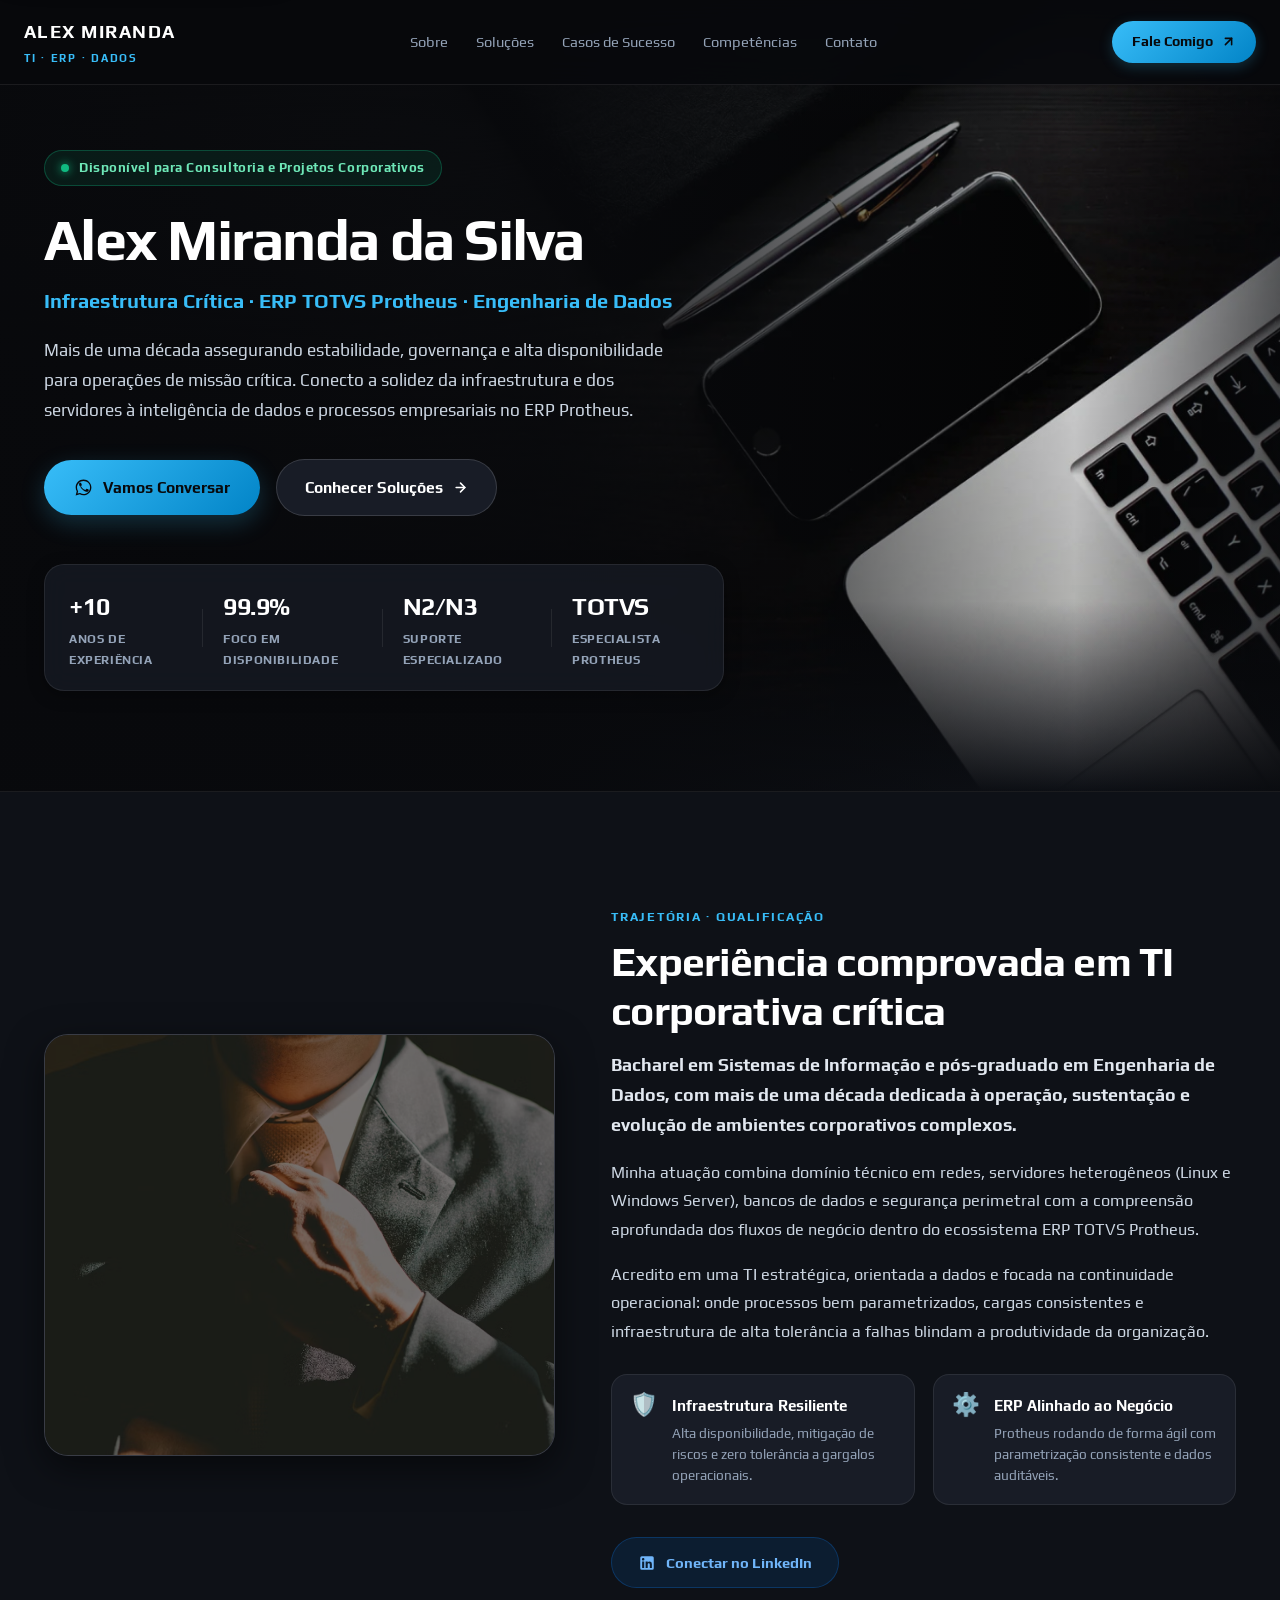
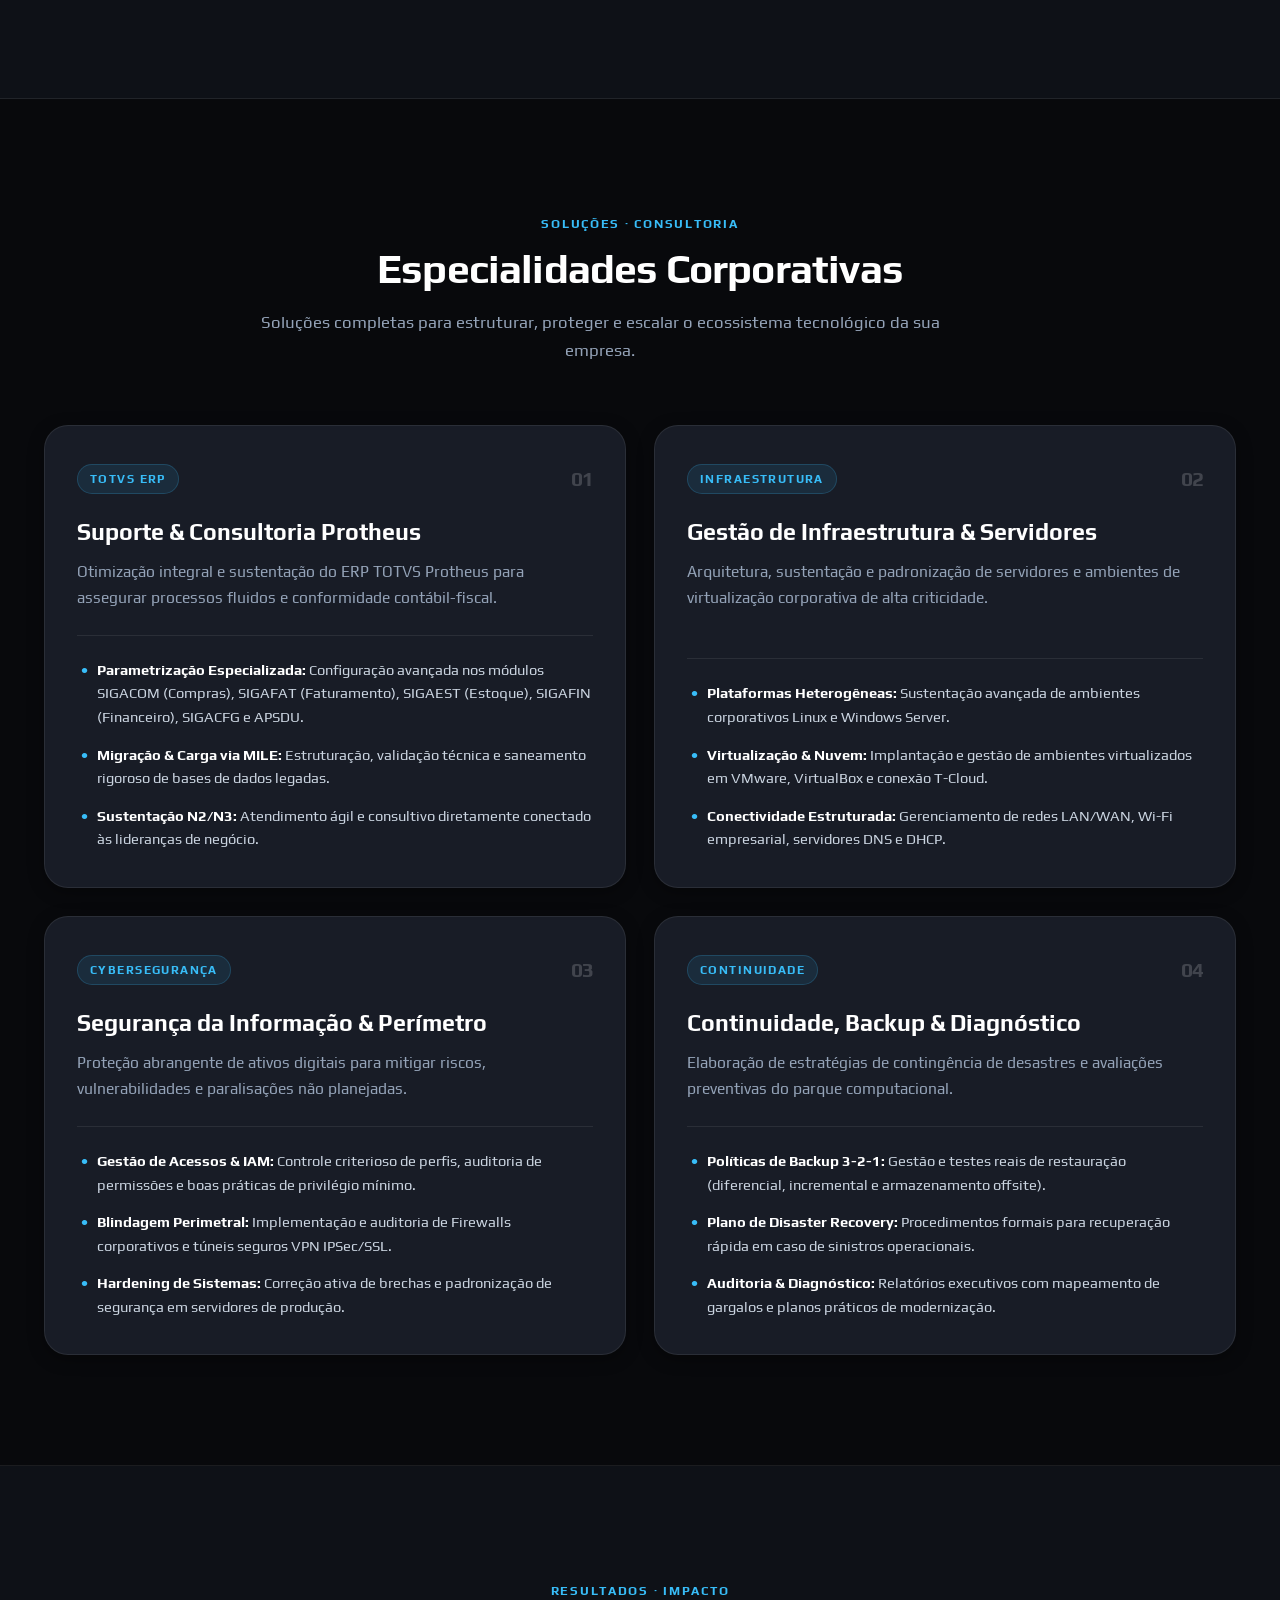
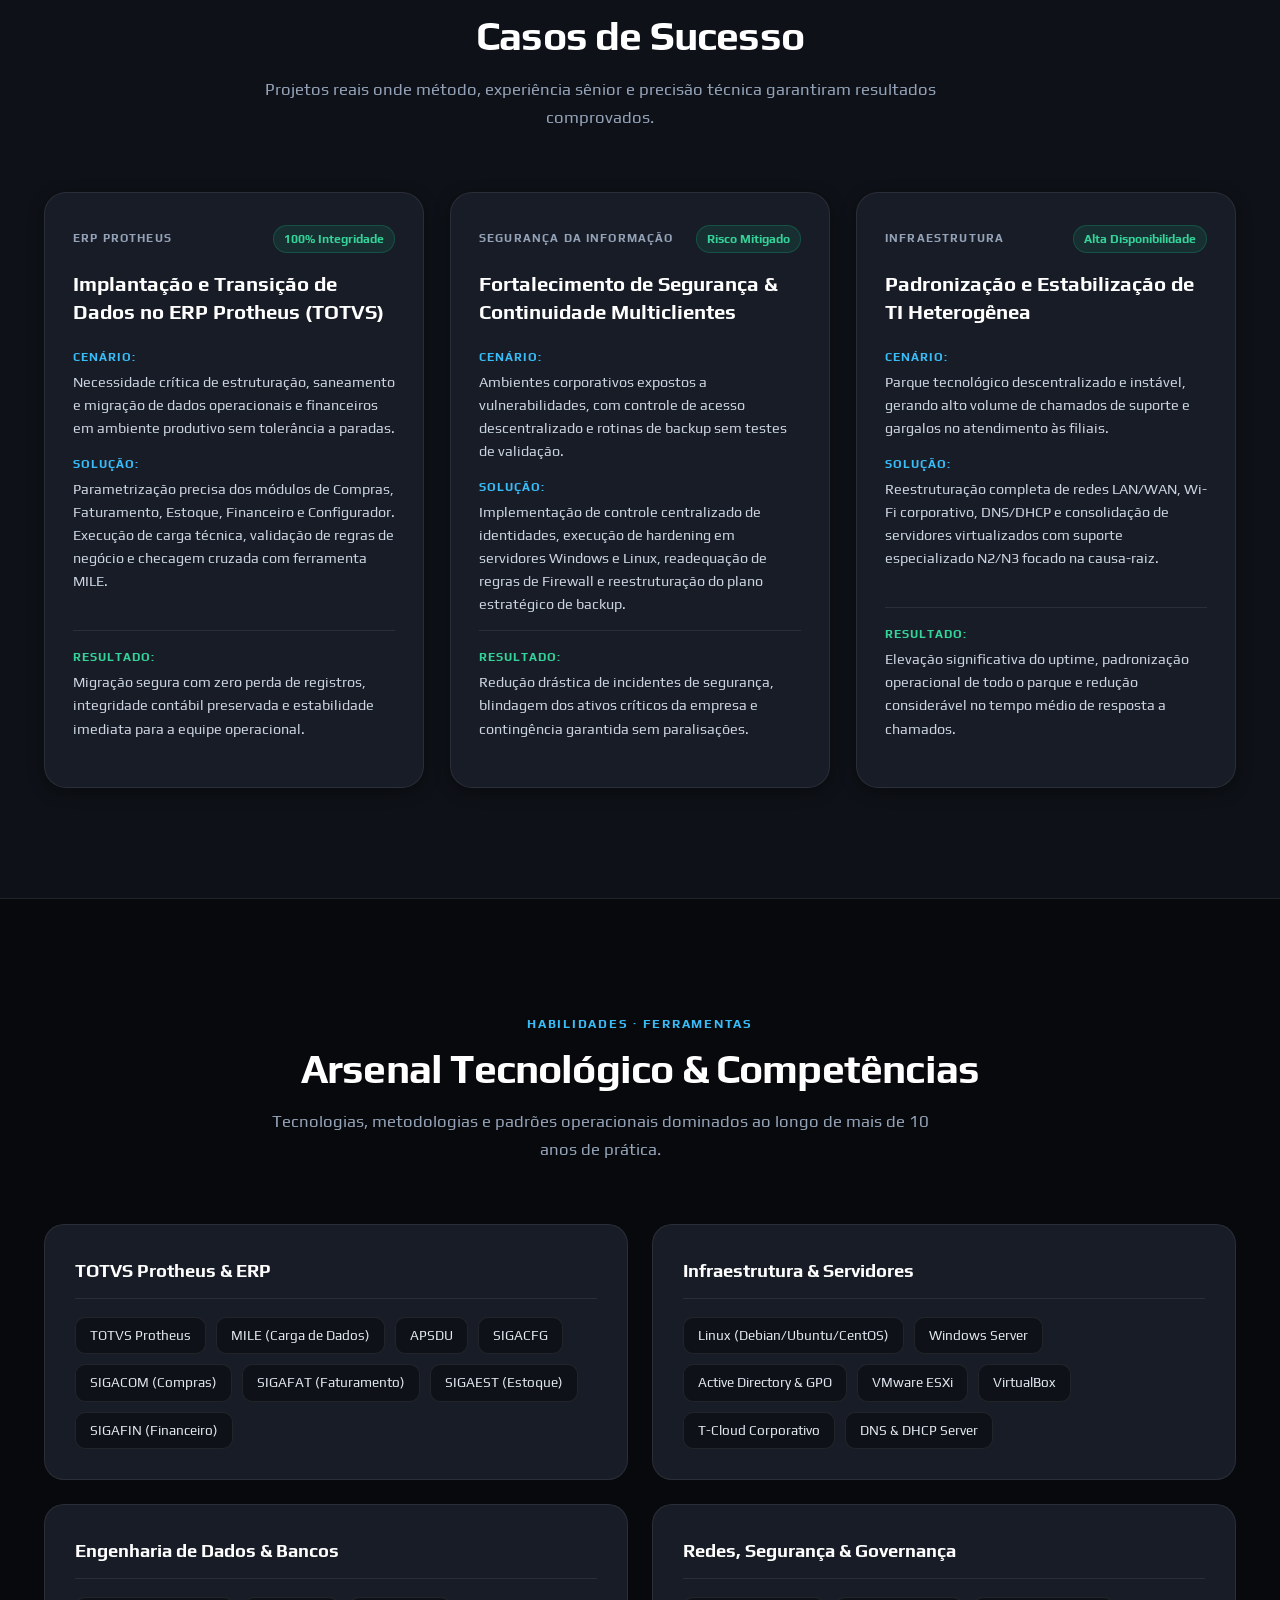
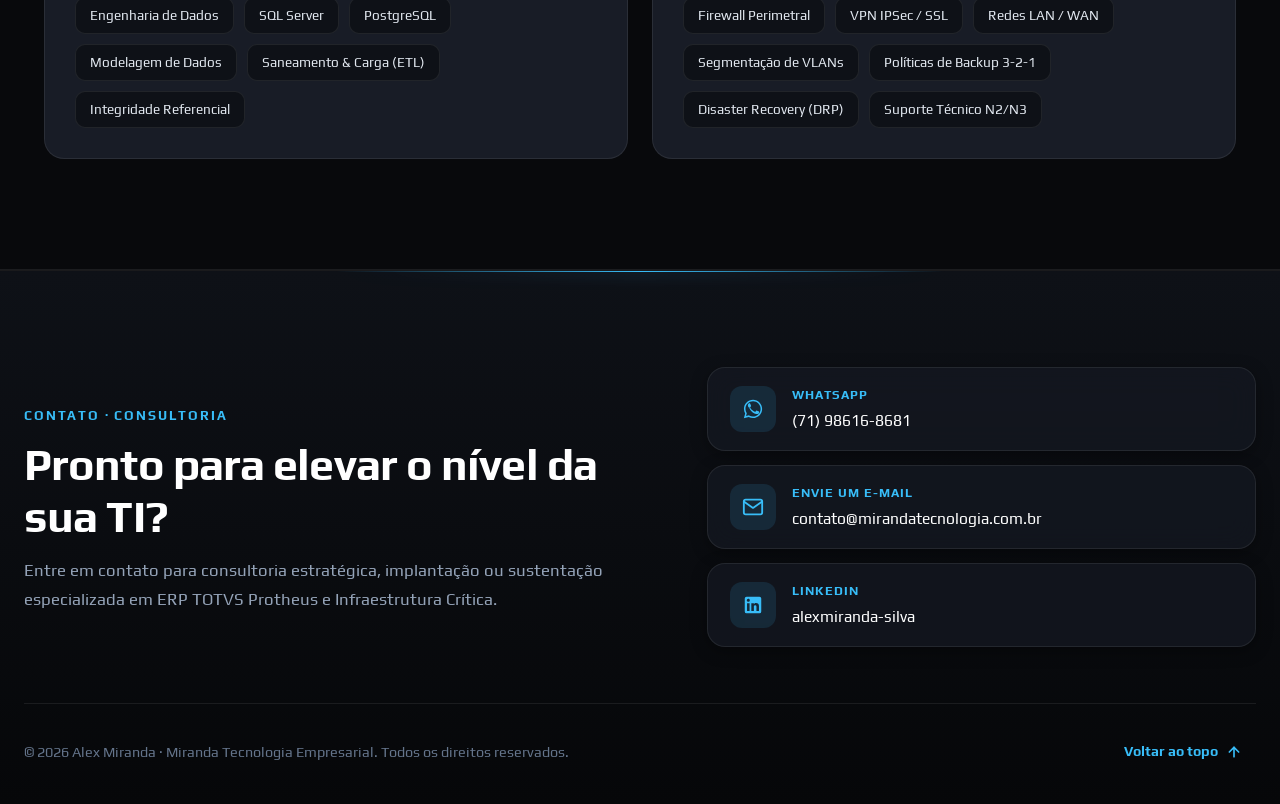
==== index.html @ 004b99f1 "🎨 Palette: Add skip link and keyboard focus visibility Add accessible skip-to-content link and high-" ====
<!DOCTYPE html>
<html lang="pt-br">

<head>
  <meta charset="UTF-8">
  <meta name="viewport" content="width=device-width, initial-scale=1.0">
  <meta name="description" content="Alex Miranda | Consultoria Especializada em TI, Infraestrutura Crítica, ERP TOTVS Protheus e Engenharia de Dados.">
  <title>Alex Miranda | Consultoria em TI & ERP Protheus</title>

  <!-- Tipografia Oficial (Play) -->
  <link rel="preconnect" href="https://fonts.googleapis.com">
  <link rel="preconnect" href="https://fonts.gstatic.com" crossorigin>
  <link rel="stylesheet" href="https://fonts.googleapis.com/css2?family=Play:wght@400;700&display=swap">

  <!-- Folha de Estilos Principal -->
  <link rel="stylesheet" href="static/css/style.css">
</head>

<body>

  <!-- ♿ Link de Acessibilidade / Pular para o Conteúdo -->
  <a href="#conteudo-principal" class="skip-link">Pular para o conteúdo principal</a>

  <!-- 🧭 Barra de Navegação Executiva Fixa -->
  <header class="header-nav" id="topo">
    <div class="nav-container">
      <a href="#topo" class="nav-brand">
        <span class="brand-name">ALEX MIRANDA</span>
        <span class="brand-badge">TI &middot; ERP &middot; DADOS</span>
      </a>

      <nav class="nav-menu">
        <a href="#sobre" class="nav-link">Sobre</a>
        <a href="#servicos" class="nav-link">Soluções</a>
        <a href="#casos" class="nav-link">Casos de Sucesso</a>
        <a href="#competencias" class="nav-link">Competências</a>
        <a href="#contato" class="nav-link">Contato</a>
      </nav>

      <a href="https://wa.me/5571986168681" target="_blank" rel="noopener noreferrer" class="nav-cta">
        <span>Fale Comigo</span>
        <svg width="15" height="15" viewBox="0 0 24 24" fill="none" stroke="currentColor" stroke-width="2.5" stroke-linecap="round" stroke-linejoin="round" aria-hidden="true">
          <line x1="7" y1="17" x2="17" y2="7"></line>
          <polyline points="7 7 17 7 17 17"></polyline>
        </svg>
      </a>
    </div>
  </header>

  <main id="conteudo-principal" tabindex="-1">
    <!-- ⚡ Hero Section / Banner de Fundo de Alto Impacto -->
    <section id="apresentacao" class="hero-section">
      <div class="hero-container">
        <!-- Conteúdo do Banner -->
        <article class="hero-content">
          <div class="status-badge">
            <span class="status-dot"></span>
            <span>Disponível para Consultoria e Projetos Corporativos</span>
          </div>

          <h1 class="hero-title">Alex Miranda da Silva</h1>
          <p class="hero-role">Infraestrutura Crítica &middot; ERP TOTVS Protheus &middot; Engenharia de Dados</p>

          <p class="hero-description">
            Mais de uma década assegurando estabilidade, governança e alta disponibilidade para operações de missão crítica.
            Conecto a solidez da infraestrutura e dos servidores à inteligência de dados e processos empresariais no ERP Protheus.
          </p>

          <!-- Ações Principais -->
          <div class="hero-actions">
            <a href="https://wa.me/5571986168681" target="_blank" rel="noopener noreferrer" class="btn-primary">
              <svg width="19" height="19" viewBox="0 0 24 24" fill="currentColor" aria-hidden="true">
                <path d="M12.04 2C6.58 2 2.13 6.45 2.13 11.91C2.13 13.66 2.59 15.36 3.45 16.86L2.05 22L7.3 20.62C8.75 21.41 10.38 21.83 12.04 21.83C17.5 21.83 21.95 17.38 21.95 11.92C21.95 9.27 20.92 6.78 19.05 4.91C17.18 3.03 14.69 2 12.04 2M12.05 3.67C14.25 3.67 16.31 4.53 17.87 6.09C19.42 7.65 20.28 9.72 20.28 11.92C20.28 16.46 16.58 20.15 12.04 20.15C10.56 20.15 9.11 19.76 7.85 19L7.55 18.83L4.43 19.65L5.26 16.61L5.06 16.29C4.24 15 3.8 13.47 3.8 11.91C3.81 7.37 7.5 3.67 12.05 3.67M9.53 7.35C9.33 7.35 9.04 7.42 8.79 7.69C8.54 7.96 7.85 8.61 7.85 9.94C7.85 11.27 8.82 12.56 8.96 12.75C9.1 12.94 10.84 15.63 13.53 16.79C15.77 17.76 16.22 17.56 16.71 17.52C17.2 17.47 18.29 16.87 18.52 16.23C18.75 15.58 18.75 15.03 18.68 14.92C18.61 14.8 18.42 14.73 18.13 14.59C17.84 14.44 16.43 13.75 16.17 13.65C15.91 13.56 15.72 13.51 15.53 13.8C15.34 14.1 14.79 14.73 14.62 14.92C14.46 15.12 14.29 15.14 14 15C13.72 14.86 12.5 14.46 11.08 13.19C9.97 12.2 9.22 10.98 9 10.61C8.79 10.24 8.98 10.04 9.13 9.89C9.26 9.76 9.42 9.54 9.57 9.37C9.71 9.2 9.76 9.08 9.86 8.88C9.96 8.68 9.91 8.51 9.84 8.37C9.76 8.22 9.22 6.84 8.98 6.31C8.75 5.8 8.52 5.87 8.35 5.86L7.81 5.86C7.57 5.86 7.37 5.95 7.18 6.14C6.98 6.34 6.4 6.89 6.4 8.04C6.4 9.19 7.23 10.3 7.35 10.46"/>
              </svg>
              <span>Vamos Conversar</span>
            </a>
            <a href="#servicos" class="btn-secondary">
              <span>Conhecer Soluções</span>
              <svg width="15" height="15" viewBox="0 0 24 24" fill="none" stroke="currentColor" stroke-width="2.5" stroke-linecap="round" stroke-linejoin="round" aria-hidden="true">
                <line x1="5" y1="12" x2="19" y2="12"></line>
                <polyline points="12 5 19 12 12 19"></polyline>
              </svg>
            </a>
          </div>

          <!-- Grade de Indicadores de Maturidade -->
          <div class="hero-stats">
            <div class="stat-item">
              <span class="stat-number">+10</span>
              <span class="stat-label">Anos de Experiência</span>
            </div>
            <div class="stat-divider"></div>
            <div class="stat-item">
              <span class="stat-number">99.9%</span>
              <span class="stat-label">Foco em Disponibilidade</span>
            </div>
            <div class="stat-divider"></div>
            <div class="stat-item">
              <span class="stat-number">N2/N3</span>
              <span class="stat-label">Suporte Especializado</span>
            </div>
            <div class="stat-divider"></div>
            <div class="stat-item">
              <span class="stat-number">TOTVS</span>
              <span class="stat-label">Especialista Protheus</span>
            </div>
          </div>
        </article>
      </div>
    </section>

    <!-- 👤 Seção Sobre / Trajetória Executiva -->
    <section id="sobre" class="section-sobre">
      <div class="section-container">
        <div class="sobre-grid">
          <div class="sobre-media">
            <div class="image-frame">
              <img class="qualificacao-img" src="static/img/qualificacao.png" alt="Qualificação Profissional de Alex Miranda">
            </div>
          </div>

          <article class="sobre-texto">
            <div class="section-badge">TRAJETÓRIA &middot; QUALIFICAÇÃO</div>
            <h2 class="section-title">Experiência comprovada em TI corporativa crítica</h2>

            <p class="paragraph-lead">
              Bacharel em Sistemas de Informação e pós-graduado em Engenharia de Dados, com mais de uma década dedicada
              à operação, sustentação e evolução de ambientes corporativos complexos.
            </p>

            <p class="paragraph-body">
              Minha atuação combina domínio técnico em redes, servidores heterogêneos (Linux e Windows Server), bancos de dados e
              segurança perimetral com a compreensão aprofundada dos fluxos de negócio dentro do ecossistema ERP TOTVS Protheus.
            </p>

            <p class="paragraph-body">
              Acredito em uma TI estratégica, orientada a dados e focada na continuidade operacional: onde processos bem parametrizados,
              cargas consistentes e infraestrutura de alta tolerância a falhas blindam a produtividade da organização.
            </p>

            <div class="sobre-pillars">
              <div class="pillar-card">
                <span class="pillar-icon">🛡️</span>
                <div class="pillar-info">
                  <h4>Infraestrutura Resiliente</h4>
                  <p>Alta disponibilidade, mitigação de riscos e zero tolerância a gargalos operacionais.</p>
                </div>
              </div>
              <div class="pillar-card">
                <span class="pillar-icon">⚙️</span>
                <div class="pillar-info">
                  <h4>ERP Alinhado ao Negócio</h4>
                  <p>Protheus rodando de forma ágil com parametrização consistente e dados auditáveis.</p>
                </div>
              </div>
            </div>

            <div class="sobre-cta-row">
              <a class="btn-linkedin" href="https://www.linkedin.com/in/alexmiranda-silva/" target="_blank" rel="noopener noreferrer">
                <svg width="18" height="18" viewBox="0 0 24 24" fill="currentColor" aria-hidden="true">
                  <path d="M19 3a2 2 0 0 1 2 2v14a2 2 0 0 1-2 2H5a2 2 0 0 1-2-2V5a2 2 0 0 1 2-2h14m-.5 15.5v-5.3a3.26 3.26 0 0 0-3.26-3.26c-.85 0-1.84.52-2.28 1.3v-1.11h-2.79v8.37h2.79v-4.93c0-.77.62-1.4 1.39-1.4a1.4 1.4 0 0 1 1.4 1.4v4.93h2.75M6.88 8.56a1.68 1.68 0 0 0 1.68-1.68c0-.93-.75-1.69-1.68-1.69a1.69 1.69 0 0 0-1.69 1.69c0 .93.76 1.68 1.69 1.68m1.39 9.94v-8.37H5.5v8.37h2.77z"/>
                </svg>
                <span>Conectar no LinkedIn</span>
              </a>
            </div>
          </article>
        </div>
      </div>
    </section>

    <!-- ⚙️ Seção Soluções Corporativas -->
    <section id="servicos" class="section-services">
      <div class="section-container">
        <header class="section-header-center">
          <div class="section-badge">SOLUÇÕES &middot; CONSULTORIA</div>
          <h2 class="section-title">Especialidades Corporativas</h2>
          <p class="section-subtitle">
            Soluções completas para estruturar, proteger e escalar o ecossistema tecnológico da sua empresa.
          </p>
        </header>

        <div class="services-grid">
          <!-- Card 1: TOTVS Protheus -->
          <article class="service-card">
            <div class="service-card-top">
              <span class="service-tag">TOTVS ERP</span>
              <span class="service-number">01</span>
            </div>
            <h3>Suporte &amp; Consultoria Protheus</h3>
            <p class="service-desc">
              Otimização integral e sustentação do ERP TOTVS Protheus para assegurar processos fluidos e conformidade contábil-fiscal.
            </p>
            <ul class="service-list">
              <li><strong>Parametrização Especializada:</strong> Configuração avançada nos módulos SIGACOM (Compras), SIGAFAT (Faturamento), SIGAEST (Estoque), SIGAFIN (Financeiro), SIGACFG e APSDU.</li>
              <li><strong>Migração &amp; Carga via MILE:</strong> Estruturação, validação técnica e saneamento rigoroso de bases de dados legadas.</li>
              <li><strong>Sustentação N2/N3:</strong> Atendimento ágil e consultivo diretamente conectado às lideranças de negócio.</li>
            </ul>
          </article>

          <!-- Card 2: Infraestrutura -->
          <article class="service-card">
            <div class="service-card-top">
              <span class="service-tag">INFRAESTRUTURA</span>
              <span class="service-number">02</span>
            </div>
            <h3>Gestão de Infraestrutura &amp; Servidores</h3>
            <p class="service-desc">
              Arquitetura, sustentação e padronização de servidores e ambientes de virtualização corporativa de alta criticidade.
            </p>
            <ul class="service-list">
              <li><strong>Plataformas Heterogêneas:</strong> Sustentação avançada de ambientes corporativos Linux e Windows Server.</li>
              <li><strong>Virtualização &amp; Nuvem:</strong> Implantação e gestão de ambientes virtualizados em VMware, VirtualBox e conexão T-Cloud.</li>
              <li><strong>Conectividade Estruturada:</strong> Gerenciamento de redes LAN/WAN, Wi-Fi empresarial, servidores DNS e DHCP.</li>
            </ul>
          </article>

          <!-- Card 3: Segurança -->
          <article class="service-card">
            <div class="service-card-top">
              <span class="service-tag">CYBERSEGURANÇA</span>
              <span class="service-number">03</span>
            </div>
            <h3>Segurança da Informação &amp; Perímetro</h3>
            <p class="service-desc">
              Proteção abrangente de ativos digitais para mitigar riscos, vulnerabilidades e paralisações não planejadas.
            </p>
            <ul class="service-list">
              <li><strong>Gestão de Acessos &amp; IAM:</strong> Controle criterioso de perfis, auditoria de permissões e boas práticas de privilégio mínimo.</li>
              <li><strong>Blindagem Perimetral:</strong> Implementação e auditoria de Firewalls corporativos e túneis seguros VPN IPSec/SSL.</li>
              <li><strong>Hardening de Sistemas:</strong> Correção ativa de brechas e padronização de segurança em servidores de produção.</li>
            </ul>
          </article>

          <!-- Card 4: Diagnóstico e Continuidade -->
          <article class="service-card">
            <div class="service-card-top">
              <span class="service-tag">CONTINUIDADE</span>
              <span class="service-number">04</span>
            </div>
            <h3>Continuidade, Backup &amp; Diagnóstico</h3>
            <p class="service-desc">
              Elaboração de estratégias de contingência de desastres e avaliações preventivas do parque computacional.
            </p>
            <ul class="service-list">
              <li><strong>Políticas de Backup 3-2-1:</strong> Gestão e testes reais de restauração (diferencial, incremental e armazenamento offsite).</li>
              <li><strong>Plano de Disaster Recovery:</strong> Procedimentos formais para recuperação rápida em caso de sinistros operacionais.</li>
              <li><strong>Auditoria &amp; Diagnóstico:</strong> Relatórios executivos com mapeamento de gargalos e planos práticos de modernização.</li>
            </ul>
          </article>
        </div>
      </div>
    </section>

    <!-- 📈 Seção Casos de Sucesso -->
    <section id="casos" class="section-cases">
      <div class="section-container">
        <header class="section-header-center">
          <div class="section-badge">RESULTADOS &middot; IMPACTO</div>
          <h2 class="section-title">Casos de Sucesso</h2>
          <p class="section-subtitle">
            Projetos reais onde método, experiência sênior e precisão técnica garantiram resultados comprovados.
          </p>
        </header>

        <div class="cases-grid">
          <!-- Caso 1 -->
          <article class="case-card">
            <div class="case-header">
              <span class="case-badge">ERP PROTHEUS</span>
              <span class="case-metric">100% Integridade</span>
            </div>
            <h3>Implantação e Transição de Dados no ERP Protheus (TOTVS)</h3>
            
            <div class="case-block">
              <span class="case-label">Cenário:</span>
              <p>Necessidade crítica de estruturação, saneamento e migração de dados operacionais e financeiros em ambiente produtivo sem tolerância a paradas.</p>
            </div>

            <div class="case-block">
              <span class="case-label">Solução:</span>
              <p>Parametrização precisa dos módulos de Compras, Faturamento, Estoque, Financeiro e Configurador. Execução de carga técnica, validação de regras de negócio e checagem cruzada com ferramenta MILE.</p>
            </div>

            <div class="case-block case-result">
              <span class="case-label">Resultado:</span>
              <p>Migração segura com zero perda de registros, integridade contábil preservada e estabilidade imediata para a equipe operacional.</p>
            </div>
          </article>

          <!-- Caso 2 -->
          <article class="case-card">
            <div class="case-header">
              <span class="case-badge">SEGURANÇA DA INFORMAÇÃO</span>
              <span class="case-metric">Risco Mitigado</span>
            </div>
            <h3>Fortalecimento de Segurança &amp; Continuidade Multiclientes</h3>
            
            <div class="case-block">
              <span class="case-label">Cenário:</span>
              <p>Ambientes corporativos expostos a vulnerabilidades, com controle de acesso descentralizado e rotinas de backup sem testes de validação.</p>
            </div>

            <div class="case-block">
              <span class="case-label">Solução:</span>
              <p>Implementação de controle centralizado de identidades, execução de hardening em servidores Windows e Linux, readequação de regras de Firewall e reestruturação do plano estratégico de backup.</p>
            </div>

            <div class="case-block case-result">
              <span class="case-label">Resultado:</span>
              <p>Redução drástica de incidentes de segurança, blindagem dos ativos críticos da empresa e contingência garantida sem paralisações.</p>
            </div>
          </article>

          <!-- Caso 3 -->
          <article class="case-card">
            <div class="case-header">
              <span class="case-badge">INFRAESTRUTURA</span>
              <span class="case-metric">Alta Disponibilidade</span>
            </div>
            <h3>Padronização e Estabilização de TI Heterogênea</h3>
            
            <div class="case-block">
              <span class="case-label">Cenário:</span>
              <p>Parque tecnológico descentralizado e instável, gerando alto volume de chamados de suporte e gargalos no atendimento às filiais.</p>
            </div>

            <div class="case-block">
              <span class="case-label">Solução:</span>
              <p>Reestruturação completa de redes LAN/WAN, Wi-Fi corporativo, DNS/DHCP e consolidação de servidores virtualizados com suporte especializado N2/N3 focado na causa-raiz.</p>
            </div>

            <div class="case-block case-result">
              <span class="case-label">Resultado:</span>
              <p>Elevação significativa do uptime, padronização operacional de todo o parque e redução considerável no tempo médio de resposta a chamados.</p>
            </div>
          </article>
        </div>
      </div>
    </section>

    <!-- 🛠️ Seção Arsenal Tecnológico & Competências -->
    <section id="competencias" class="section-skills">
      <div class="section-container">
        <header class="section-header-center">
          <div class="section-badge">HABILIDADES &middot; FERRAMENTAS</div>
          <h2 class="section-title">Arsenal Tecnológico &amp; Competências</h2>
          <p class="section-subtitle">
            Tecnologias, metodologias e padrões operacionais dominados ao longo de mais de 10 anos de prática.
          </p>
        </header>

        <div class="skills-grid">
          <!-- Bloco ERP -->
          <div class="skill-category">
            <h4>TOTVS Protheus &amp; ERP</h4>
            <div class="tags-container">
              <span class="tech-tag">TOTVS Protheus</span>
              <span class="tech-tag">MILE (Carga de Dados)</span>
              <span class="tech-tag">APSDU</span>
              <span class="tech-tag">SIGACFG</span>
              <span class="tech-tag">SIGACOM (Compras)</span>
              <span class="tech-tag">SIGAFAT (Faturamento)</span>
              <span class="tech-tag">SIGAEST (Estoque)</span>
              <span class="tech-tag">SIGAFIN (Financeiro)</span>
            </div>
          </div>

          <!-- Bloco Infraestrutura & Servidores -->
          <div class="skill-category">
            <h4>Infraestrutura &amp; Servidores</h4>
            <div class="tags-container">
              <span class="tech-tag">Linux (Debian/Ubuntu/CentOS)</span>
              <span class="tech-tag">Windows Server</span>
              <span class="tech-tag">Active Directory &amp; GPO</span>
              <span class="tech-tag">VMware ESXi</span>
              <span class="tech-tag">VirtualBox</span>
              <span class="tech-tag">T-Cloud Corporativo</span>
              <span class="tech-tag">DNS &amp; DHCP Server</span>
            </div>
          </div>

          <!-- Bloco Dados & Engenharia -->
          <div class="skill-category">
            <h4>Engenharia de Dados &amp; Bancos</h4>
            <div class="tags-container">
              <span class="tech-tag">Engenharia de Dados</span>
              <span class="tech-tag">SQL Server</span>
              <span class="tech-tag">PostgreSQL</span>
              <span class="tech-tag">Modelagem de Dados</span>
              <span class="tech-tag">Saneamento &amp; Carga (ETL)</span>
              <span class="tech-tag">Integridade Referencial</span>
            </div>
          </div>

          <!-- Bloco Segurança & Redes -->
          <div class="skill-category">
            <h4>Redes, Segurança &amp; Governança</h4>
            <div class="tags-container">
              <span class="tech-tag">Firewall Perimetral</span>
              <span class="tech-tag">VPN IPSec / SSL</span>
              <span class="tech-tag">Redes LAN / WAN</span>
              <span class="tech-tag">Segmentação de VLANs</span>
              <span class="tech-tag">Políticas de Backup 3-2-1</span>
              <span class="tech-tag">Disaster Recovery (DRP)</span>
              <span class="tech-tag">Suporte Técnico N2/N3</span>
            </div>
          </div>
        </div>
      </div>
    </section>
  </main>

  <!-- 🦶 Rodapé Executivo / Contato -->
  <footer class="site-footer" id="contato">
    <div class="footer-content">
      <div class="footer-copy">
        <p class="footer-eyebrow">CONTATO &middot; CONSULTORIA</p>
        <h2>Pronto para elevar o nível da sua TI?</h2>
        <p>
          Entre em contato para consultoria estratégica, implantação ou sustentação especializada em ERP TOTVS Protheus e Infraestrutura Crítica.
        </p>
      </div>

      <div class="footer-actions">
        <!-- WhatsApp -->
        <a class="footer-card footer-card-whatsapp" href="https://wa.me/5571986168681" target="_blank" rel="noopener noreferrer">
          <span class="footer-card-icon" aria-hidden="true">
            <svg width="22" height="22" viewBox="0 0 24 24" fill="currentColor">
              <path d="M12.04 2C6.58 2 2.13 6.45 2.13 11.91C2.13 13.66 2.59 15.36 3.45 16.86L2.05 22L7.3 20.62C8.75 21.41 10.38 21.83 12.04 21.83C17.5 21.83 21.95 17.38 21.95 11.92C21.95 9.27 20.92 6.78 19.05 4.91C17.18 3.03 14.69 2 12.04 2M12.05 3.67C14.25 3.67 16.31 4.53 17.87 6.09C19.42 7.65 20.28 9.72 20.28 11.92C20.28 16.46 16.58 20.15 12.04 20.15C10.56 20.15 9.11 19.76 7.85 19L7.55 18.83L4.43 19.65L5.26 16.61L5.06 16.29C4.24 15 3.8 13.47 3.8 11.91C3.81 7.37 7.5 3.67 12.05 3.67M9.53 7.35C9.33 7.35 9.04 7.42 8.79 7.69C8.54 7.96 7.85 8.61 7.85 9.94C7.85 11.27 8.82 12.56 8.96 12.75C9.1 12.94 10.84 15.63 13.53 16.79C15.77 17.76 16.22 17.56 16.71 17.52C17.2 17.47 18.29 16.87 18.52 16.23C18.75 15.58 18.75 15.03 18.68 14.92C18.61 14.8 18.42 14.73 18.13 14.59C17.84 14.44 16.43 13.75 16.17 13.65C15.91 13.56 15.72 13.51 15.53 13.8C15.34 14.1 14.79 14.73 14.62 14.92C14.46 15.12 14.29 15.14 14 15C13.72 14.86 12.5 14.46 11.08 13.19C9.97 12.2 9.22 10.98 9 10.61C8.79 10.24 8.98 10.04 9.13 9.89C9.26 9.76 9.42 9.54 9.57 9.37C9.71 9.2 9.76 9.08 9.86 8.88C9.96 8.68 9.91 8.51 9.84 8.37C9.76 8.22 9.22 6.84 8.98 6.31C8.75 5.8 8.52 5.87 8.35 5.86L7.81 5.86C7.57 5.86 7.37 5.95 7.18 6.14C6.98 6.34 6.4 6.89 6.4 8.04C6.4 9.19 7.23 10.3 7.35 10.46"/>
            </svg>
          </span>
          <div class="footer-card-info">
            <span class="footer-card-label">WhatsApp</span>
            <span class="footer-card-value">(71) 98616-8681</span>
          </div>
        </a>

        <!-- Email -->
        <a class="footer-card footer-card-email footer-email" href="mailto:contato@mirandatecnologia.com.br">
          <span class="footer-card-icon" aria-hidden="true">
            <svg width="22" height="22" viewBox="0 0 24 24" fill="none" stroke="currentColor" stroke-width="2" stroke-linecap="round" stroke-linejoin="round">
              <path d="M4 4h16c1.1 0 2 .9 2 2v12c0 1.1-.9 2-2 2H4c-1.1 0-2-.9-2-2V6c0-1.1.9-2 2-2z"/>
              <polyline points="22,6 12,13 2,6"/>
            </svg>
          </span>
          <div class="footer-card-info">
            <span class="footer-card-label footer-email-label">Envie um e-mail</span>
            <span class="footer-card-value footer-email-address">contato@mirandatecnologia.com.br</span>
          </div>
        </a>

        <!-- LinkedIn -->
        <a class="footer-card footer-card-linkedin" href="https://www.linkedin.com/in/alexmiranda-silva/" target="_blank" rel="noopener noreferrer">
          <span class="footer-card-icon" aria-hidden="true">
            <svg width="22" height="22" viewBox="0 0 24 24" fill="currentColor">
              <path d="M19 3a2 2 0 0 1 2 2v14a2 2 0 0 1-2 2H5a2 2 0 0 1-2-2V5a2 2 0 0 1 2-2h14m-.5 15.5v-5.3a3.26 3.26 0 0 0-3.26-3.26c-.85 0-1.84.52-2.28 1.3v-1.11h-2.79v8.37h2.79v-4.93c0-.77.62-1.4 1.39-1.4a1.4 1.4 0 0 1 1.4 1.4v4.93h2.75M6.88 8.56a1.68 1.68 0 0 0 1.68-1.68c0-.93-.75-1.69-1.68-1.69a1.69 1.69 0 0 0-1.69 1.69c0 .93.76 1.68 1.69 1.68m1.39 9.94v-8.37H5.5v8.37h2.77z"/>
            </svg>
          </span>
          <div class="footer-card-info">
            <span class="footer-card-label">LinkedIn</span>
            <span class="footer-card-value">alexmiranda-silva</span>
          </div>
        </a>
      </div>
    </div>

    <!-- Barra Inferior -->
    <div class="footer-bottom">
      <p>&copy; 2026 Alex Miranda &middot; Miranda Tecnologia Empresarial. Todos os direitos reservados.</p>
      <a href="#topo" class="back-to-top">
        <span>Voltar ao topo</span>
        <svg width="16" height="16" viewBox="0 0 24 24" fill="none" stroke="currentColor" stroke-width="2.5" stroke-linecap="round" stroke-linejoin="round" aria-hidden="true">
          <line x1="12" y1="19" x2="12" y2="5"></line>
          <polyline points="5 12 12 5 19 12"></polyline>
        </svg>
      </a>
    </div>
  </footer>

</body>

</html>
---- static/css/style.css ----
/* ==========================================================================
   ALEX MIRANDA - CONSULTORIA EM TI & ERP PROTHEUS
   Identidade Visual: Dark Executive / Monocromático & Acentos Titanium/Cyan
   Baseada nas cores e contraste da imagem oficial (Alex_Miranda.png)
   Tipografia: 'Play', sans-serif
   ========================================================================== */

:root {
  /* Fundo e Superfícies (Tons extraídos da imagem: ônix, carvão e ardósia) */
  --bg-base: #08090C;
  --bg-surface: #0E1117;
  --bg-surface-elevated: #141720;
  --bg-card: #181C26;
  --bg-card-hover: #1E2330;
  --bg-card-glass: rgba(24, 28, 38, 0.72);
  
  /* Tipografia & Contrastes Metálicos / Platinados */
  --text-primary: #FFFFFF;
  --text-secondary: #CBD5E1;
  --text-muted: #94A3B8;
  --text-dim: #64748B;
  
  /* Acentos de Alta Tecnologia (Steel Cyan / Titanium) */
  --accent-cyan: #38BDF8;
  --accent-cyan-hover: #7DD3FC;
  --accent-cyan-dark: #0284C7;
  --accent-glow: rgba(56, 189, 248, 0.22);
  --accent-soft: rgba(56, 189, 248, 0.10);
  
  /* Status / Indicadores */
  --success: #10B981;
  --success-glow: rgba(16, 185, 129, 0.25);
  --whatsapp-color: #25D366;
  --linkedin-color: #0A66C2;
  
  /* Bordas & Divisórias */
  --border-hairline: rgba(255, 255, 255, 0.08);
  --border-medium: rgba(255, 255, 255, 0.14);
  --border-focus: rgba(56, 189, 248, 0.45);
  
  /* Sombras & Profundidade */
  --shadow-sm: 0 4px 16px rgba(0, 0, 0, 0.35);
  --shadow-md: 0 12px 36px rgba(0, 0, 0, 0.50);
  --shadow-lg: 0 24px 64px rgba(0, 0, 0, 0.70);
  --shadow-glow: 0 0 35px rgba(56, 189, 248, 0.12);
  
  /* Tipografia */
  --font-family: 'Play', sans-serif;
  --transition-fast: 0.2s ease;
  --transition-normal: 0.28s cubic-bezier(0.16, 1, 0.3, 1);
}

/* ==========================================================================
   RESET & CONFIGURAÇÕES GERAIS
   ========================================================================== */

*, *::before, *::after {
  box-sizing: border-box;
  margin: 0;
  padding: 0;
}

html {
  scroll-behavior: smooth;
  font-size: 16px;
  background-color: var(--bg-base);
}

body {
  font-family: var(--font-family);
  background-color: var(--bg-base);
  color: var(--text-secondary);
  line-height: 1.7;
  overflow-x: hidden;
  -webkit-font-smoothing: antialiased;
  -moz-osx-font-smoothing: grayscale;
}

img {
  display: block;
  max-width: 100%;
  height: auto;
}

a {
  color: inherit;
  text-decoration: none;
  transition: color var(--transition-fast);
}

button {
  font: inherit;
  cursor: pointer;
  border: none;
  background: none;
}

/* Link de salto para acessibilidade */
.skip-link {
  position: fixed;
  top: -100px;
  left: 16px;
  z-index: 9999;
  padding: 12px 20px;
  background: var(--bg-surface-elevated);
  color: var(--accent-cyan);
  font-weight: 700;
  font-size: 0.9rem;
  border: 2px solid var(--accent-cyan);
  border-radius: 8px;
  box-shadow: var(--shadow-md), 0 0 20px var(--accent-glow);
  transition: top var(--transition-fast);
}

.skip-link:focus {
  top: 16px;
  outline: none;
}

/* Acessibilidade de Foco via Teclado */
:focus-visible {
  outline: 2px solid var(--accent-cyan);
  outline-offset: 3px;
}

#conteudo-principal:focus {
  outline: none;
}

/* ==========================================================================
   BARRA DE NAVEGAÇÃO FIXA (HEADER NAV)
   ========================================================================== */

.header-nav {
  position: fixed;
  top: 0;
  left: 0;
  right: 0;
  z-index: 1000;
  background: rgba(8, 9, 12, 0.85);
  backdrop-filter: blur(16px);
  -webkit-backdrop-filter: blur(16px);
  border-bottom: 1px solid var(--border-hairline);
  padding: 16px 24px;
}

.nav-container {
  max-width: 1240px;
  margin: 0 auto;
  display: flex;
  align-items: center;
  justify-content: space-between;
  gap: 24px;
}

.nav-brand {
  display: flex;
  flex-direction: column;
  gap: 2px;
}

.brand-name {
  font-size: 1.15rem;
  font-weight: 700;
  letter-spacing: 0.08em;
  color: var(--text-primary);
}

.brand-badge {
  font-size: 0.68rem;
  font-weight: 700;
  letter-spacing: 0.16em;
  color: var(--accent-cyan);
  text-transform: uppercase;
}

.nav-menu {
  display: flex;
  align-items: center;
  gap: 28px;
}

.nav-link {
  font-size: 0.92rem;
  font-weight: 400;
  color: var(--text-muted);
  position: relative;
  padding: 6px 0;
  transition: color var(--transition-fast);
}

.nav-link::after {
  content: "";
  position: absolute;
  bottom: 0;
  left: 0;
  width: 0;
  height: 2px;
  background-color: var(--accent-cyan);
  transition: width var(--transition-fast);
}

.nav-link:hover {
  color: var(--text-primary);
}

.nav-link:hover::after {
  width: 100%;
}

.nav-cta {
  display: inline-flex;
  align-items: center;
  gap: 8px;
  padding: 9px 20px;
  font-size: 0.88rem;
  font-weight: 700;
  color: var(--bg-base);
  background: linear-gradient(135deg, var(--accent-cyan), #0284c7);
  border-radius: 999px;
  box-shadow: 0 4px 14px var(--accent-glow);
  transition: transform var(--transition-fast), box-shadow var(--transition-fast), filter var(--transition-fast);
}

.nav-cta:hover {
  transform: translateY(-2px);
  filter: brightness(1.1);
  box-shadow: 0 8px 24px var(--accent-glow);
}

/* ==========================================================================
   HERO SECTION / BANNER DE FUNDO DE ALTO IMPACTO
   ========================================================================== */

.hero-section {
  position: relative;
  min-height: clamp(640px, 88vh, 880px);
  display: flex;
  align-items: center;
  padding-top: clamp(100px, 12vw, 140px);
  padding-bottom: clamp(60px, 7vw, 90px);
  background-color: var(--bg-base);
  background-image: 
    /* Camada 1: Gradiente horizontal - preserva legibilidade impecável à esquerda e revela a foto à direita */
    linear-gradient(90deg, 
      rgba(8, 9, 12, 0.98) 0%, 
      rgba(8, 9, 12, 0.94) 42%, 
      rgba(8, 9, 12, 0.58) 66%, 
      rgba(8, 9, 12, 0.18) 84%, 
      rgba(8, 9, 12, 0.65) 100%
    ),
    /* Camada 2: Gradiente vertical - fusão perfeita com a barra superior e a base da seção */
    linear-gradient(180deg, 
      rgba(8, 9, 12, 0.92) 0%, 
      transparent 16%, 
      transparent 76%, 
      var(--bg-surface) 100%
    ),
    url('../img/Alex_Miranda.png');
  background-position: right center;
  background-size: cover;
  background-repeat: no-repeat;
  border-bottom: 1px solid var(--border-hairline);
  overflow: hidden;
}

.hero-container {
  max-width: 1240px;
  width: 100%;
  margin: 0 auto;
  padding: 0 24px;
  display: flex;
  align-items: center;
  position: relative;
  z-index: 2;
}

.hero-content {
  max-width: 680px;
}

/* Status Badge */
.status-badge {
  display: inline-flex;
  align-items: center;
  gap: 10px;
  padding: 6px 16px;
  background: rgba(16, 185, 129, 0.10);
  border: 1px solid rgba(16, 185, 129, 0.30);
  border-radius: 999px;
  color: #6EE7B7;
  font-size: 0.82rem;
  font-weight: 700;
  letter-spacing: 0.04em;
  margin-bottom: 22px;
}

.status-dot {
  width: 8px;
  height: 8px;
  border-radius: 50%;
  background-color: var(--success);
  box-shadow: 0 0 10px var(--success);
  animation: pulse-dot 2s infinite ease-in-out;
}

@keyframes pulse-dot {
  0%, 100% { opacity: 1; transform: scale(1); }
  50% { opacity: 0.5; transform: scale(1.2); }
}

.hero-title {
  font-size: clamp(2.4rem, 4.5vw, 3.8rem);
  font-weight: 700;
  line-height: 1.1;
  letter-spacing: -0.03em;
  color: var(--text-primary);
  margin-bottom: 14px;
}

.hero-role {
  font-size: clamp(1.05rem, 1.8vw, 1.25rem);
  font-weight: 700;
  color: var(--accent-cyan);
  line-height: 1.45;
  margin-bottom: 20px;
}

.hero-description {
  font-size: 1.08rem;
  color: var(--text-secondary);
  line-height: 1.75;
  margin-bottom: 34px;
  max-width: 620px;
}

/* Botões da Hero */
.hero-actions {
  display: flex;
  align-items: center;
  gap: 16px;
  flex-wrap: wrap;
  margin-bottom: 48px;
}

.btn-primary {
  display: inline-flex;
  align-items: center;
  gap: 10px;
  padding: 14px 30px;
  background: linear-gradient(135deg, var(--accent-cyan), #0284c7);
  color: var(--bg-base);
  font-size: 0.98rem;
  font-weight: 700;
  border-radius: 999px;
  box-shadow: 0 8px 24px var(--accent-glow);
  transition: transform var(--transition-fast), box-shadow var(--transition-fast), filter var(--transition-fast);
}

.btn-primary:hover {
  transform: translateY(-2px);
  filter: brightness(1.1);
  box-shadow: 0 12px 32px var(--accent-glow);
}

.btn-secondary {
  display: inline-flex;
  align-items: center;
  gap: 10px;
  padding: 14px 28px;
  background: var(--bg-card);
  color: var(--text-primary);
  font-size: 0.98rem;
  font-weight: 700;
  border: 1px solid var(--border-medium);
  border-radius: 999px;
  transition: background var(--transition-fast), border-color var(--transition-fast), transform var(--transition-fast);
}

.btn-secondary:hover {
  background: var(--bg-card-hover);
  border-color: var(--accent-cyan);
  transform: translateY(-2px);
}

/* Indicadores de Maturidade (Stats Bar) */
.hero-stats {
  display: flex;
  align-items: center;
  gap: 20px;
  padding: 20px 24px;
  background: var(--bg-card-glass);
  border: 1px solid var(--border-hairline);
  border-radius: 20px;
  backdrop-filter: blur(12px);
  box-shadow: var(--shadow-sm);
}

.stat-item {
  display: flex;
  flex-direction: column;
  gap: 2px;
}

.stat-number {
  font-size: 1.55rem;
  font-weight: 700;
  color: var(--text-primary);
  letter-spacing: -0.02em;
}

.stat-label {
  font-size: 0.76rem;
  color: var(--text-muted);
  text-transform: uppercase;
  letter-spacing: 0.05em;
  font-weight: 700;
}

.stat-divider {
  width: 1px;
  height: 38px;
  background: var(--border-hairline);
}

/* ==========================================================================
   PADRÕES DE SEÇÃO
   ========================================================================== */

.section-container {
  max-width: 1240px;
  margin: 0 auto;
  padding: 0 24px;
}

.section-badge {
  display: inline-block;
  font-size: 0.78rem;
  font-weight: 700;
  letter-spacing: 0.14em;
  text-transform: uppercase;
  color: var(--accent-cyan);
  margin-bottom: 10px;
}

.section-title {
  font-size: clamp(2rem, 3.2vw, 2.7rem);
  font-weight: 700;
  color: var(--text-primary);
  line-height: 1.2;
  letter-spacing: -0.02em;
  margin-bottom: 14px;
}

.section-subtitle {
  font-size: 1.05rem;
  color: var(--text-muted);
  max-width: 680px;
  line-height: 1.7;
}

.section-header-center {
  text-align: center;
  max-width: 760px;
  margin: 0 auto 60px;
}

/* ==========================================================================
   SEÇÃO SOBRE (TRAJETÓRIA & QUALIFICAÇÃO)
   ========================================================================== */

.section-sobre {
  padding: clamp(70px, 10vw, 110px) 0;
  background: var(--bg-surface);
  border-bottom: 1px solid var(--border-hairline);
}

.sobre-grid {
  display: grid;
  grid-template-columns: 0.9fr 1.1fr;
  align-items: center;
  gap: 56px;
}

.image-frame {
  position: relative;
  border-radius: 24px;
  overflow: hidden;
  border: 1px solid var(--border-medium);
  box-shadow: var(--shadow-md);
  background: var(--bg-card);
}

.qualificacao-img {
  width: 100%;
  height: 420px;
  object-fit: cover;
  display: block;
}

.sobre-texto .paragraph-lead {
  font-size: 1.12rem;
  color: #E2E8F0;
  font-weight: 700;
  line-height: 1.7;
  margin-bottom: 18px;
}

.sobre-texto .paragraph-body {
  font-size: 1.02rem;
  color: var(--text-secondary);
  line-height: 1.75;
  margin-bottom: 16px;
}

.sobre-pillars {
  display: grid;
  grid-template-columns: 1fr 1fr;
  gap: 18px;
  margin: 28px 0 32px;
}

.pillar-card {
  display: flex;
  align-items: flex-start;
  gap: 14px;
  padding: 18px;
  background: var(--bg-card);
  border: 1px solid var(--border-hairline);
  border-radius: 16px;
}

.pillar-icon {
  font-size: 1.4rem;
  line-height: 1;
}

.pillar-info h4 {
  font-size: 0.95rem;
  font-weight: 700;
  color: var(--text-primary);
  margin-bottom: 4px;
}

.pillar-info p {
  font-size: 0.85rem;
  color: var(--text-muted);
  line-height: 1.55;
}

.btn-linkedin {
  display: inline-flex;
  align-items: center;
  gap: 10px;
  padding: 12px 26px;
  background: rgba(10, 102, 194, 0.15);
  border: 1px solid rgba(10, 102, 194, 0.35);
  color: #70B5F9;
  font-size: 0.92rem;
  font-weight: 700;
  border-radius: 999px;
  transition: all var(--transition-fast);
}

.btn-linkedin:hover {
  background: #0A66C2;
  color: #FFFFFF;
  box-shadow: 0 8px 24px rgba(10, 102, 194, 0.3);
  transform: translateY(-2px);
}

/* ==========================================================================
   SEÇÃO SOLUÇÕES CORPORATIVAS (SERVIÇOS)
   ========================================================================== */

.section-services {
  padding: clamp(70px, 10vw, 110px) 0;
  background: var(--bg-base);
  border-bottom: 1px solid var(--border-hairline);
}

.services-grid {
  display: grid;
  grid-template-columns: repeat(2, 1fr);
  gap: 28px;
}

.service-card {
  position: relative;
  padding: 36px 32px;
  background: var(--bg-card);
  border: 1px solid var(--border-hairline);
  border-radius: 24px;
  box-shadow: var(--shadow-sm);
  transition: transform var(--transition-normal), border-color var(--transition-normal), box-shadow var(--transition-normal);
  display: flex;
  flex-direction: column;
}

.service-card:hover {
  transform: translateY(-5px);
  border-color: var(--border-focus);
  box-shadow: var(--shadow-md), var(--shadow-glow);
}

.service-card-top {
  display: flex;
  align-items: center;
  justify-content: space-between;
  margin-bottom: 20px;
}

.service-tag {
  font-size: 0.74rem;
  font-weight: 700;
  letter-spacing: 0.12em;
  color: var(--accent-cyan);
  background: var(--accent-soft);
  padding: 4px 12px;
  border-radius: 999px;
  border: 1px solid rgba(56, 189, 248, 0.2);
}

.service-number {
  font-size: 1.3rem;
  font-weight: 700;
  color: rgba(255, 255, 255, 0.18);
  letter-spacing: -0.04em;
}

.service-card h3 {
  font-size: 1.45rem;
  font-weight: 700;
  color: var(--text-primary);
  margin-bottom: 12px;
  line-height: 1.3;
}

.service-desc {
  font-size: 0.98rem;
  color: var(--text-muted);
  line-height: 1.65;
  margin-bottom: 24px;
}

.service-list {
  list-style: none;
  display: flex;
  flex-direction: column;
  gap: 14px;
  margin-top: auto;
  border-top: 1px solid var(--border-hairline);
  padding-top: 22px;
}

.service-list li {
  position: relative;
  padding-left: 20px;
  font-size: 0.92rem;
  color: var(--text-secondary);
  line-height: 1.6;
}

.service-list li::before {
  content: "•";
  position: absolute;
  left: 4px;
  color: var(--accent-cyan);
  font-weight: bold;
}

.service-list strong {
  color: var(--text-primary);
}

/* ==========================================================================
   SEÇÃO CASOS DE SUCESSO (ESTUDOS DE IMPACTO)
   ========================================================================== */

.section-cases {
  padding: clamp(70px, 10vw, 110px) 0;
  background: var(--bg-surface);
  border-bottom: 1px solid var(--border-hairline);
}

.cases-grid {
  display: grid;
  grid-template-columns: repeat(3, 1fr);
  gap: 26px;
}

.case-card {
  padding: 32px 28px;
  background: var(--bg-card);
  border: 1px solid var(--border-hairline);
  border-radius: 22px;
  box-shadow: var(--shadow-sm);
  display: flex;
  flex-direction: column;
  transition: transform var(--transition-normal), border-color var(--transition-normal);
}

.case-card:hover {
  transform: translateY(-4px);
  border-color: rgba(56, 189, 248, 0.35);
}

.case-header {
  display: flex;
  align-items: center;
  justify-content: space-between;
  margin-bottom: 18px;
  gap: 12px;
  flex-wrap: wrap;
}

.case-badge {
  font-size: 0.72rem;
  font-weight: 700;
  letter-spacing: 0.1em;
  color: var(--text-muted);
}

.case-metric {
  font-size: 0.76rem;
  font-weight: 700;
  color: #34D399;
  background: rgba(16, 185, 129, 0.12);
  padding: 3px 10px;
  border-radius: 999px;
  border: 1px solid rgba(16, 185, 129, 0.25);
}

.case-card h3 {
  font-size: 1.28rem;
  font-weight: 700;
  color: var(--text-primary);
  margin-bottom: 20px;
  line-height: 1.35;
}

.case-block {
  margin-bottom: 14px;
}

.case-label {
  display: block;
  font-size: 0.74rem;
  font-weight: 700;
  text-transform: uppercase;
  letter-spacing: 0.08em;
  color: var(--accent-cyan);
  margin-bottom: 4px;
}

.case-block p {
  font-size: 0.9rem;
  color: var(--text-secondary);
  line-height: 1.6;
}

.case-result {
  margin-top: auto;
  padding-top: 16px;
  border-top: 1px solid var(--border-hairline);
}

.case-result .case-label {
  color: #34D399;
}

/* ==========================================================================
   SEÇÃO ARSENAL TECNOLÓGICO & COMPETÊNCIAS
   ========================================================================== */

.section-skills {
  padding: clamp(70px, 10vw, 110px) 0;
  background: var(--bg-base);
  border-bottom: 1px solid var(--border-hairline);
}

.skills-grid {
  display: grid;
  grid-template-columns: repeat(2, 1fr);
  gap: 24px;
}

.skill-category {
  padding: 30px;
  background: var(--bg-card);
  border: 1px solid var(--border-hairline);
  border-radius: 20px;
}

.skill-category h4 {
  font-size: 1.15rem;
  font-weight: 700;
  color: var(--text-primary);
  margin-bottom: 18px;
  position: relative;
  padding-bottom: 12px;
  border-bottom: 1px solid var(--border-hairline);
}

.tags-container {
  display: flex;
  flex-wrap: wrap;
  gap: 10px;
}

.tech-tag {
  font-size: 0.85rem;
  color: #E2E8F0;
  background: var(--bg-surface);
  border: 1px solid var(--border-hairline);
  padding: 6px 14px;
  border-radius: 10px;
  font-weight: 500;
  transition: all var(--transition-fast);
}

.tech-tag:hover {
  background: var(--accent-soft);
  border-color: var(--accent-cyan);
  color: var(--accent-cyan);
  transform: translateY(-1px);
}

/* ==========================================================================
   RODAPÉ EXECUTIVO & CONTATO (FOOTER)
   ========================================================================== */

.site-footer {
  position: relative;
  background: linear-gradient(180deg, #0E1117 0%, #060709 100%);
  padding: clamp(60px, 9vw, 96px) 24px 34px;
  border-top: 1px solid var(--border-hairline);
  overflow: hidden;
}

/* Linha de brilho sutil no topo do rodapé */
.site-footer::before {
  content: "";
  position: absolute;
  top: 0;
  left: 50%;
  transform: translateX(-50%);
  width: min(760px, 92%);
  height: 1px;
  background: radial-gradient(circle, var(--accent-cyan) 0%, transparent 80%);
  filter: drop-shadow(0 0 8px var(--accent-cyan));
}

.footer-content {
  max-width: 1240px;
  margin: 0 auto 56px;
  display: grid;
  grid-template-columns: minmax(0, 1.15fr) minmax(320px, 1fr);
  align-items: center;
  gap: 52px;
}

.footer-copy {
  max-width: 580px;
}

.footer-eyebrow {
  display: inline-block;
  font-size: 0.82rem;
  font-weight: 700;
  letter-spacing: 0.14em;
  text-transform: uppercase;
  color: var(--accent-cyan);
  margin-bottom: 12px;
}

.footer-copy h2 {
  font-size: clamp(2.1rem, 4vw, 2.8rem);
  font-weight: 700;
  color: var(--text-primary);
  margin-bottom: 14px;
  line-height: 1.15;
  letter-spacing: -0.02em;
}

.footer-copy p:last-child {
  color: var(--text-muted);
  font-size: 1.05rem;
  line-height: 1.7;
}

/* Grade de cards de ação no rodapé */
.footer-actions {
  display: flex;
  flex-direction: column;
  gap: 14px;
  width: 100%;
}

.footer-card {
  display: flex;
  align-items: center;
  gap: 16px;
  padding: 16px 22px;
  background: rgba(20, 24, 34, 0.75);
  border: 1px solid var(--border-hairline);
  border-radius: 18px;
  backdrop-filter: blur(14px);
  text-decoration: none;
  box-shadow: var(--shadow-sm);
  transition: transform var(--transition-fast), background var(--transition-fast), border-color var(--transition-fast), box-shadow var(--transition-fast);
}

.footer-card-icon {
  display: flex;
  align-items: center;
  justify-content: center;
  width: 46px;
  height: 46px;
  border-radius: 12px;
  background: rgba(56, 189, 248, 0.12);
  color: var(--accent-cyan);
  flex-shrink: 0;
  transition: all var(--transition-fast);
}

.footer-card-info {
  display: flex;
  flex-direction: column;
  gap: 2px;
  min-width: 0;
}

.footer-card-label {
  font-size: 0.78rem;
  font-weight: 700;
  letter-spacing: 0.08em;
  text-transform: uppercase;
  color: var(--accent-cyan);
}

.footer-card-value {
  font-size: 0.98rem;
  color: var(--text-primary);
  font-weight: 500;
  white-space: nowrap;
  overflow: hidden;
  text-overflow: ellipsis;
}

/* Hovers Temáticos dos Cards */
.footer-card:hover {
  transform: translateY(-3px);
  background: rgba(28, 33, 46, 0.9);
  border-color: var(--accent-cyan);
  box-shadow: 0 14px 36px rgba(0, 0, 0, 0.45);
}

.footer-card:hover .footer-card-icon {
  background: var(--accent-cyan);
  color: var(--bg-base);
  transform: scale(1.05);
}

.footer-card-whatsapp:hover {
  border-color: var(--whatsapp-color);
}
.footer-card-whatsapp:hover .footer-card-icon {
  background: var(--whatsapp-color);
  color: #03200E;
}

.footer-card-linkedin:hover {
  border-color: var(--linkedin-color);
}
.footer-card-linkedin:hover .footer-card-icon {
  background: var(--linkedin-color);
  color: #FFFFFF;
}

/* Barra Inferior (Bottom Bar) */
.footer-bottom {
  max-width: 1240px;
  margin: 0 auto;
  padding-top: 30px;
  border-top: 1px solid var(--border-hairline);
  display: flex;
  align-items: center;
  justify-content: space-between;
  gap: 20px;
  flex-wrap: wrap;
  font-size: 0.9rem;
  color: var(--text-dim);
}

.back-to-top {
  display: inline-flex;
  align-items: center;
  gap: 8px;
  color: var(--accent-cyan);
  text-decoration: none;
  font-weight: 700;
  font-size: 0.88rem;
  padding: 6px 14px;
  border-radius: 8px;
  transition: all var(--transition-fast);
}

.back-to-top svg {
  transition: transform var(--transition-fast);
}

.back-to-top:hover {
  color: #FFFFFF;
  background: rgba(56, 189, 248, 0.15);
}

.back-to-top:hover svg {
  transform: translateY(-3px);
}

/* ==========================================================================
   RESPONSIVIDADE (MOBILE & TABLETS)
   ========================================================================== */

@media (max-width: 1024px) {
  .hero-section {
    min-height: auto;
    padding-top: 110px;
    padding-bottom: 60px;
    background-image: 
      linear-gradient(180deg, 
        rgba(8, 9, 12, 0.95) 0%, 
        rgba(8, 9, 12, 0.88) 50%, 
        rgba(8, 9, 12, 0.98) 100%
      ),
      url('../img/Alex_Miranda.png');
    background-position: right top;
  }

  .hero-container {
    padding: 0 20px;
  }

  .hero-content {
    max-width: 100%;
  }

  .sobre-grid {
    grid-template-columns: 1fr;
    gap: 40px;
  }

  .services-grid {
    grid-template-columns: 1fr;
  }

  .cases-grid {
    grid-template-columns: 1fr;
  }

  .skills-grid {
    grid-template-columns: 1fr;
  }

  .footer-content {
    grid-template-columns: 1fr;
    gap: 40px;
  }
}

@media (max-width: 768px) {
  .nav-menu {
    display: none; /* Em telas compactas, prioriza a marca e o CTA direto */
  }

  .header-nav {
    padding: 14px 18px;
  }

  .hero-section {
    padding-top: 96px;
    padding-bottom: 52px;
  }

  .hero-stats {
    display: grid;
    grid-template-columns: 1fr 1fr;
    gap: 16px;
    padding: 18px;
  }

  .stat-divider {
    display: none;
  }

  .sobre-pillars {
    grid-template-columns: 1fr;
  }

  .footer-bottom {
    flex-direction: column;
    align-items: flex-start;
    gap: 16px;
  }
}

@media (max-width: 480px) {
  .hero-actions {
    flex-direction: column;
    align-items: stretch;
  }

  .btn-primary, .btn-secondary {
    justify-content: center;
  }
}
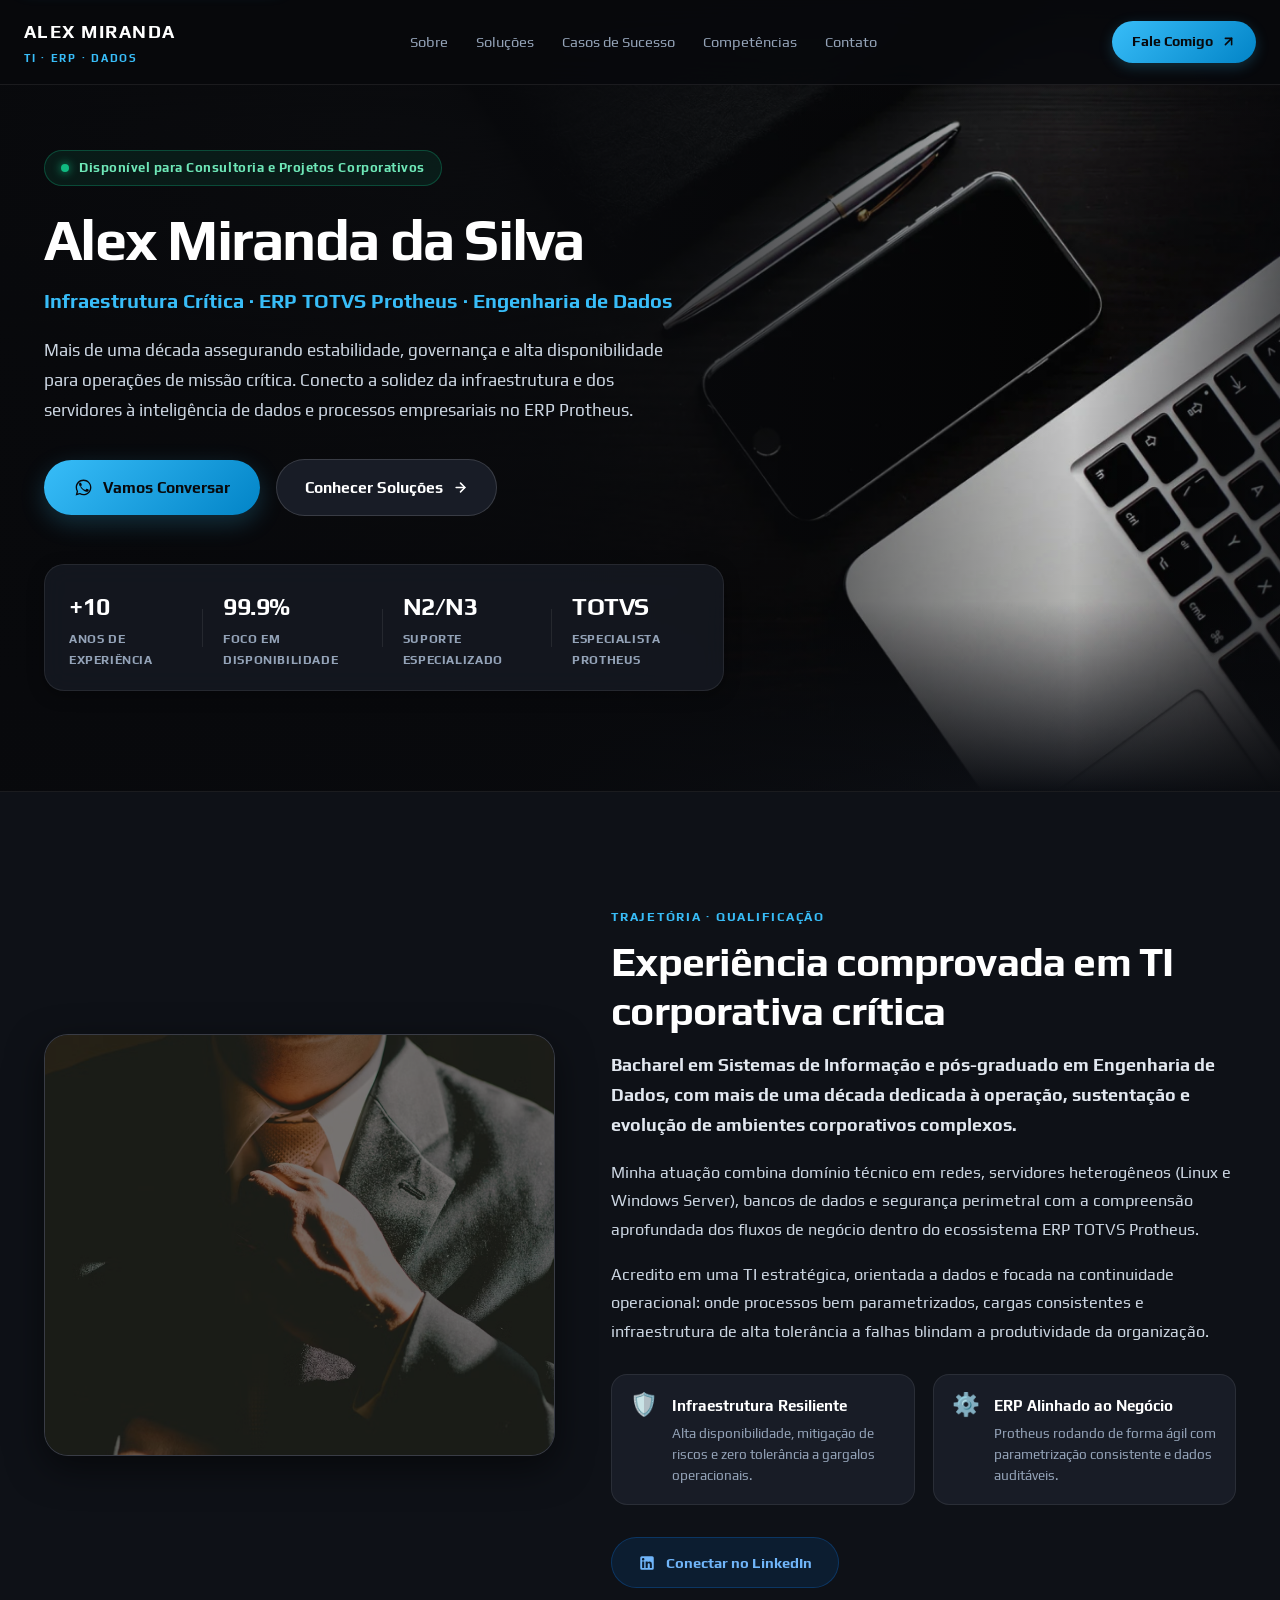
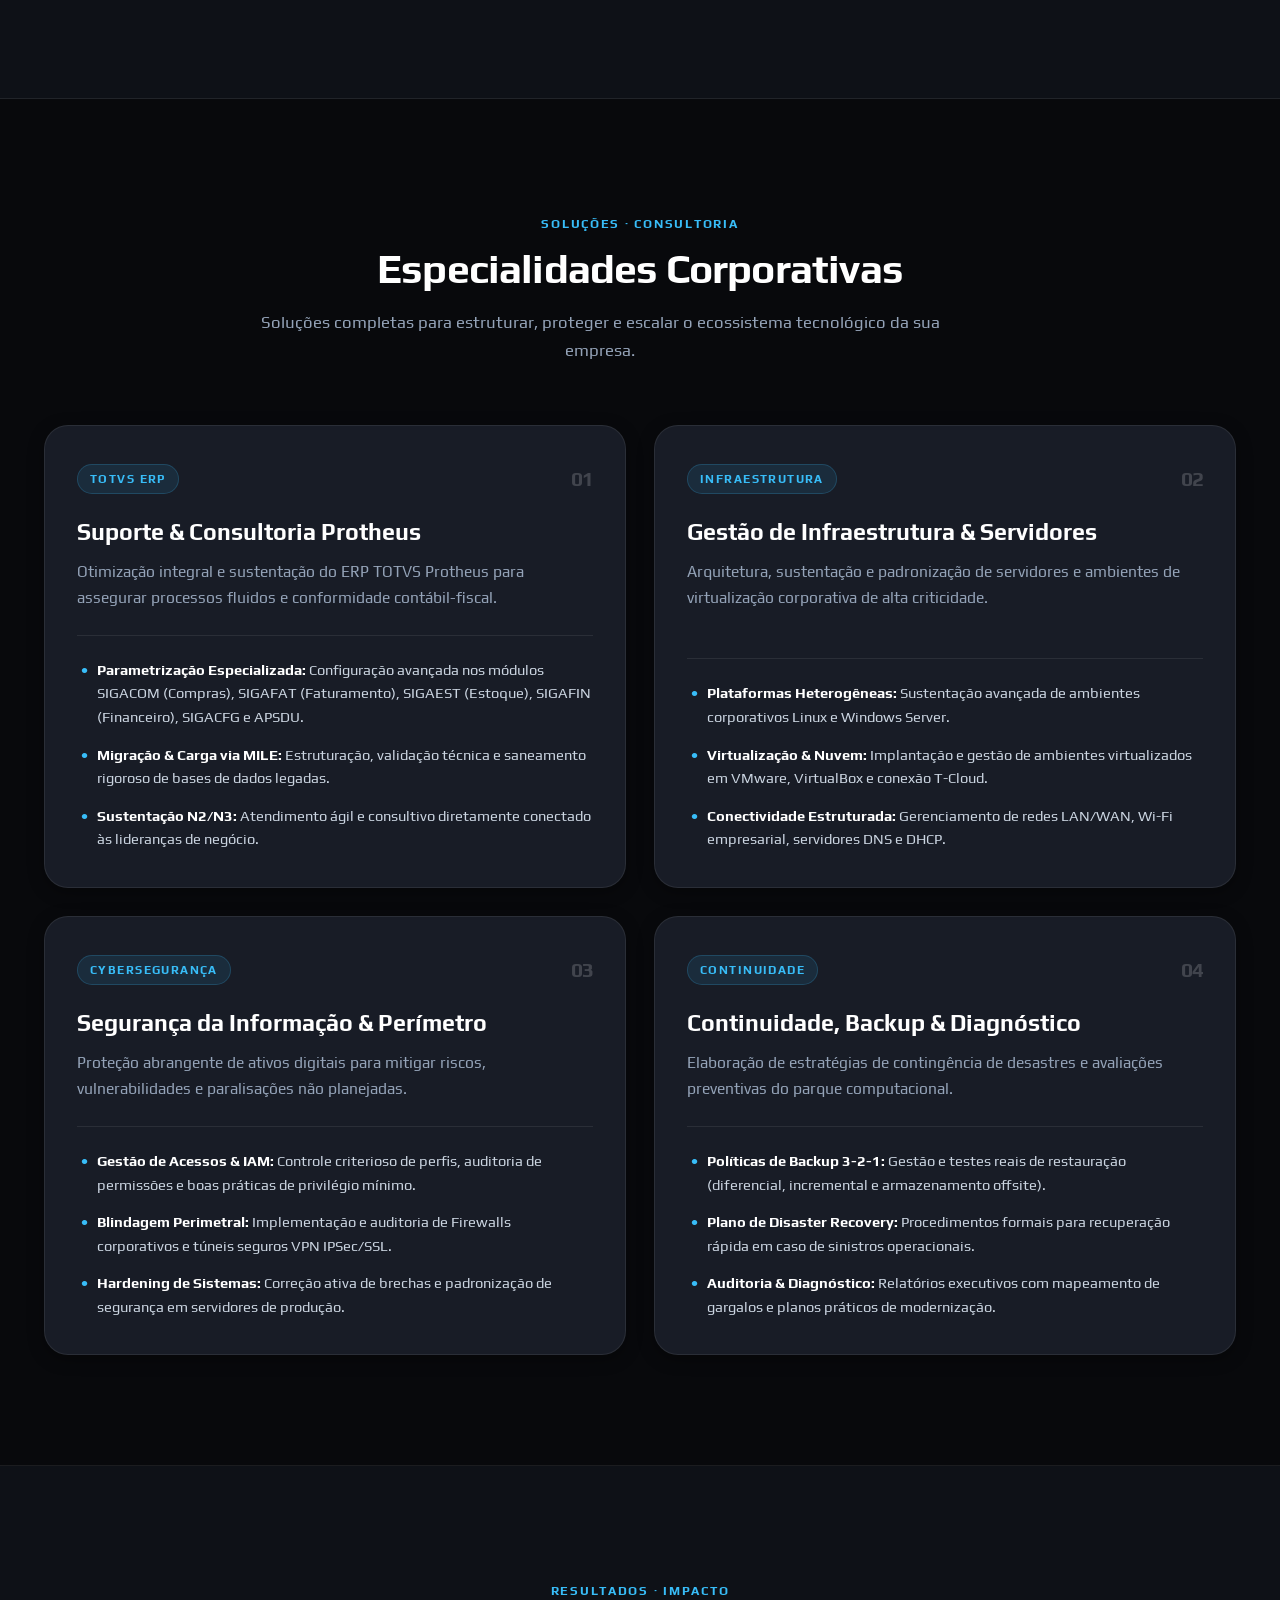
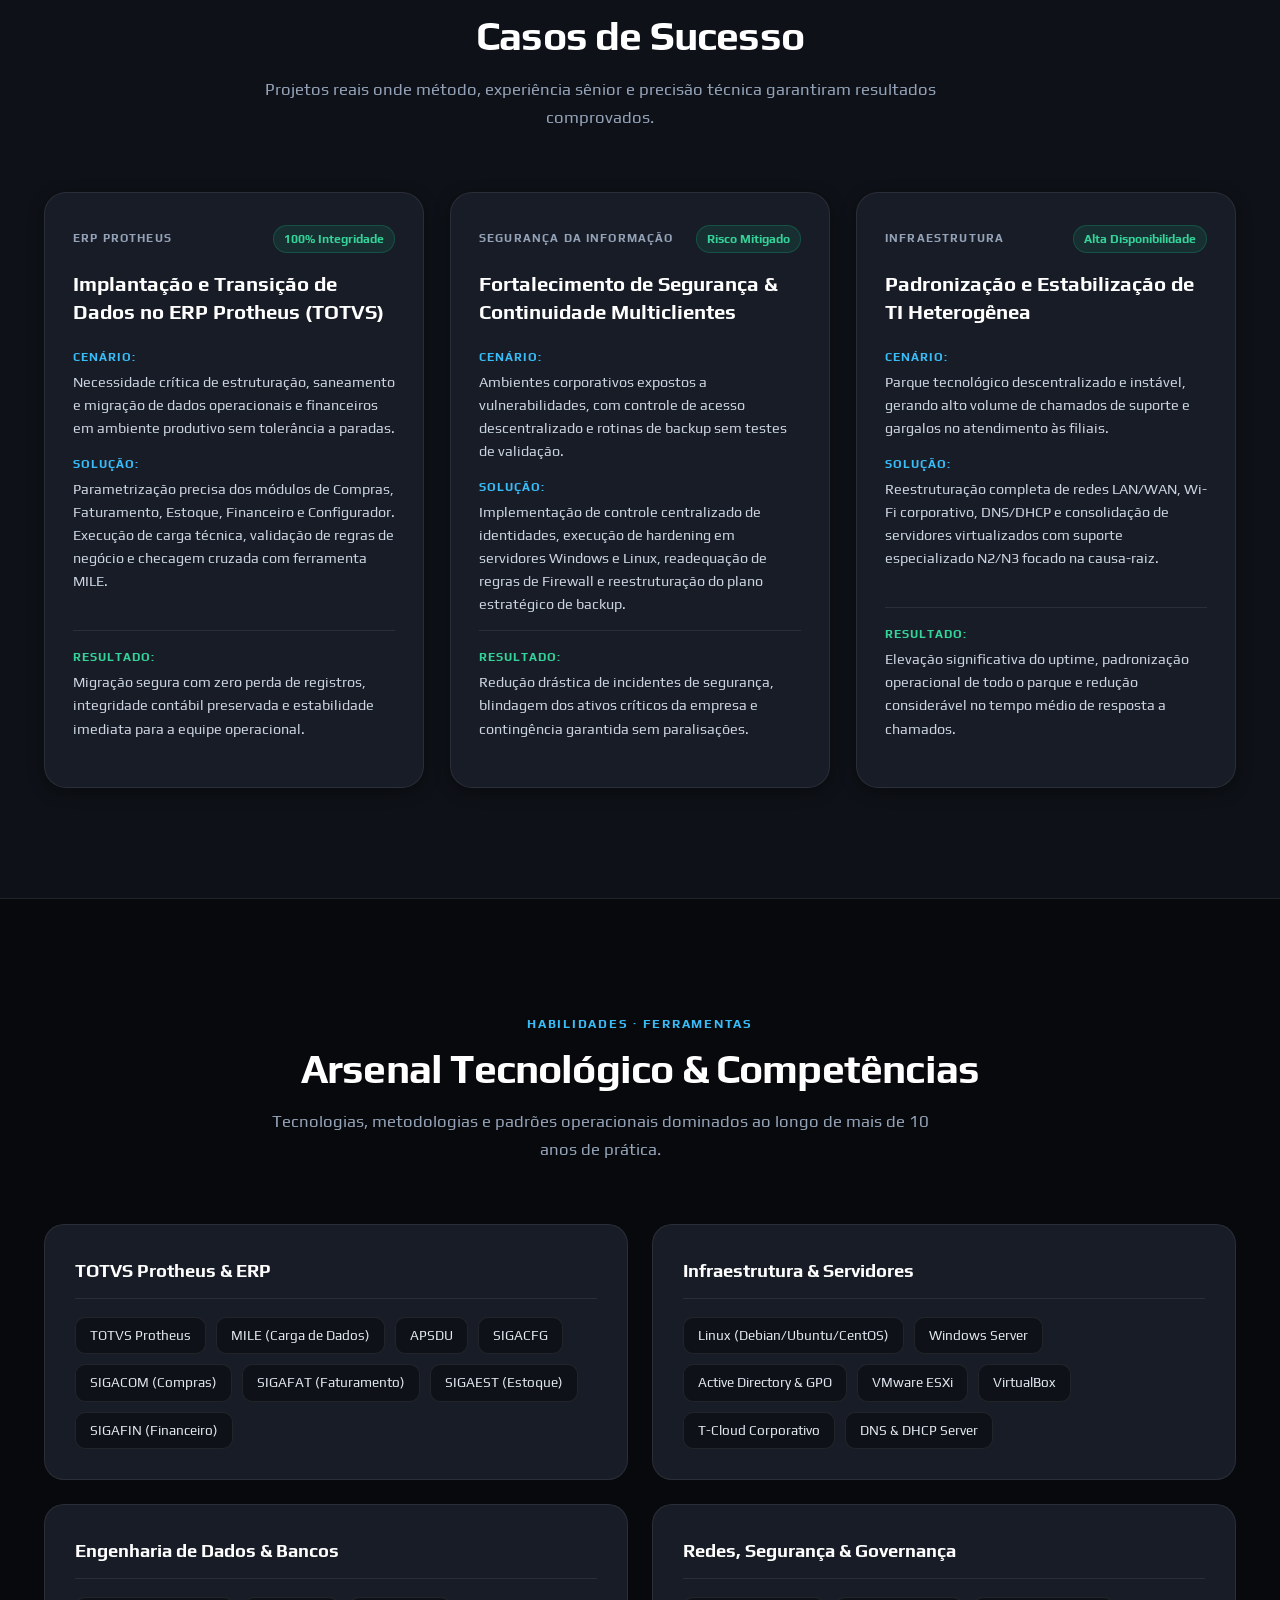
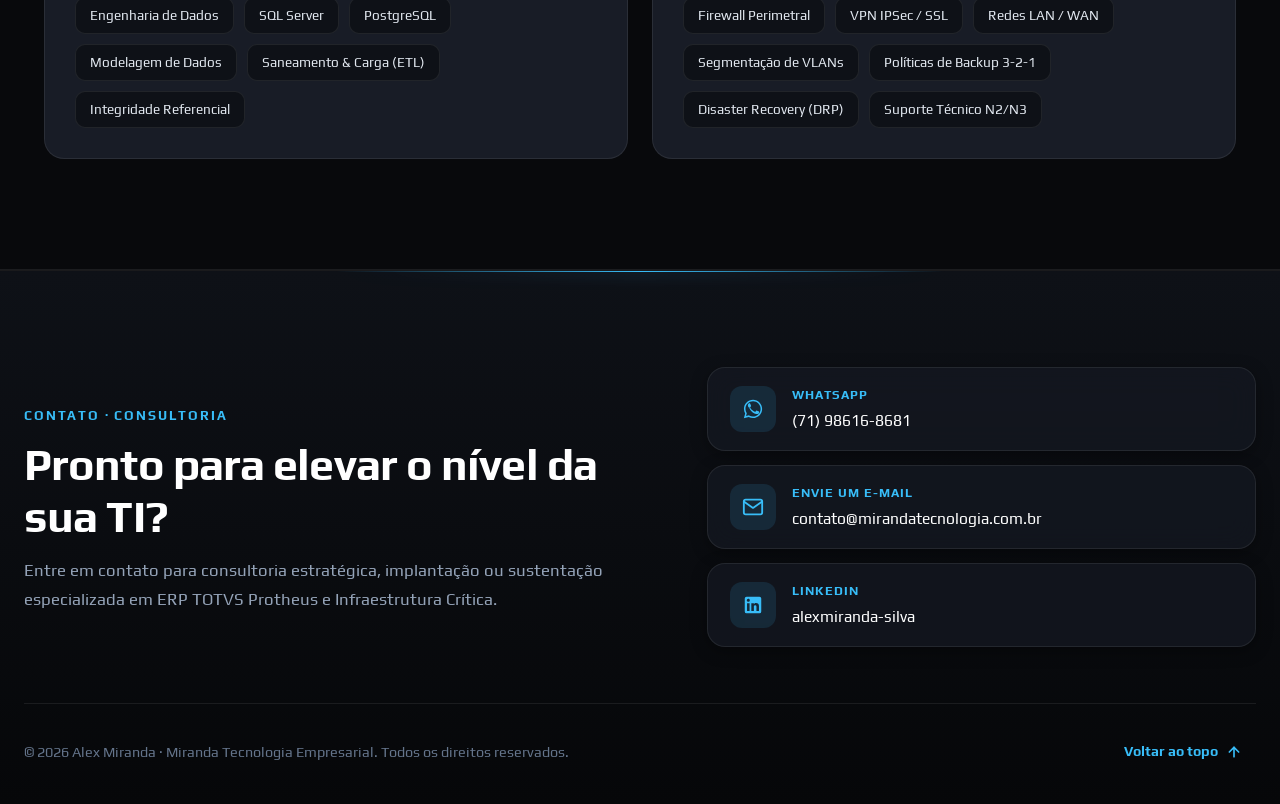
==== commit 978705d8: "feat(a11y): add skip-to-content link and keyboard focus indicators - Add an accessible "Pular para o" ====
--- a/index.html
+++ b/index.html
@@ -17,9 +17,8 @@
 </head>
 
 <body>
-
-  <!-- ♿ Link de Acessibilidade / Pular para o Conteúdo -->
-  <a href="#conteudo-principal" class="skip-link">Pular para o conteúdo principal</a>
+  <!-- ♿ Link de Acessibilidade: Pular para o Conteúdo Principal -->
+  <a href="#apresentacao" class="skip-link">Pular para o conteúdo principal</a>
 
   <!-- 🧭 Barra de Navegação Executiva Fixa -->
   <header class="header-nav" id="topo">
@@ -47,9 +46,9 @@
     </div>
   </header>
 
-  <main id="conteudo-principal" tabindex="-1">
+  <main>
     <!-- ⚡ Hero Section / Banner de Fundo de Alto Impacto -->
-    <section id="apresentacao" class="hero-section">
+    <section id="apresentacao" class="hero-section" tabindex="-1">
       <div class="hero-container">
         <!-- Conteúdo do Banner -->
         <article class="hero-content">
--- a/static/css/style.css
+++ b/static/css/style.css
@@ -62,6 +62,7 @@
 
 html {
   scroll-behavior: smooth;
+  scroll-padding-top: 80px;
   font-size: 16px;
   background-color: var(--bg-base);
 }
@@ -95,36 +96,41 @@
   background: none;
 }
 
-/* Link de salto para acessibilidade */
+/* Indicadores de foco visível para acessibilidade e navegação por teclado */
+a:focus-visible,
+button:focus-visible,
+.btn-primary:focus-visible,
+.btn-secondary:focus-visible,
+.nav-link:focus-visible,
+.nav-cta:focus-visible,
+.footer-card:focus-visible,
+.back-to-top:focus-visible {
+  outline: 2px solid var(--accent-cyan);
+  outline-offset: 3px;
+}
+
+/* Link de Acessibilidade (Skip to Content) */
 .skip-link {
-  position: fixed;
-  top: -100px;
-  left: 16px;
+  position: absolute;
+  top: 16px;
+  left: 20px;
   z-index: 9999;
   padding: 12px 20px;
-  background: var(--bg-surface-elevated);
-  color: var(--accent-cyan);
-  font-weight: 700;
-  font-size: 0.9rem;
-  border: 2px solid var(--accent-cyan);
+  background-color: var(--accent-cyan);
+  color: var(--bg-base);
+  font-weight: 700;
+  font-size: 0.95rem;
   border-radius: 8px;
-  box-shadow: var(--shadow-md), 0 0 20px var(--accent-glow);
-  transition: top var(--transition-fast);
-}
-
-.skip-link:focus {
-  top: 16px;
-  outline: none;
-}
-
-/* Acessibilidade de Foco via Teclado */
-:focus-visible {
-  outline: 2px solid var(--accent-cyan);
-  outline-offset: 3px;
-}
-
-#conteudo-principal:focus {
-  outline: none;
+  box-shadow: 0 4px 16px var(--accent-glow);
+  transform: translateY(-160%);
+  transition: transform var(--transition-fast), outline var(--transition-fast);
+}
+
+.skip-link:focus,
+.skip-link:focus-visible {
+  transform: translateY(0);
+  outline: 3px solid #FFFFFF;
+  outline-offset: 2px;
 }
 
 /* ==========================================================================
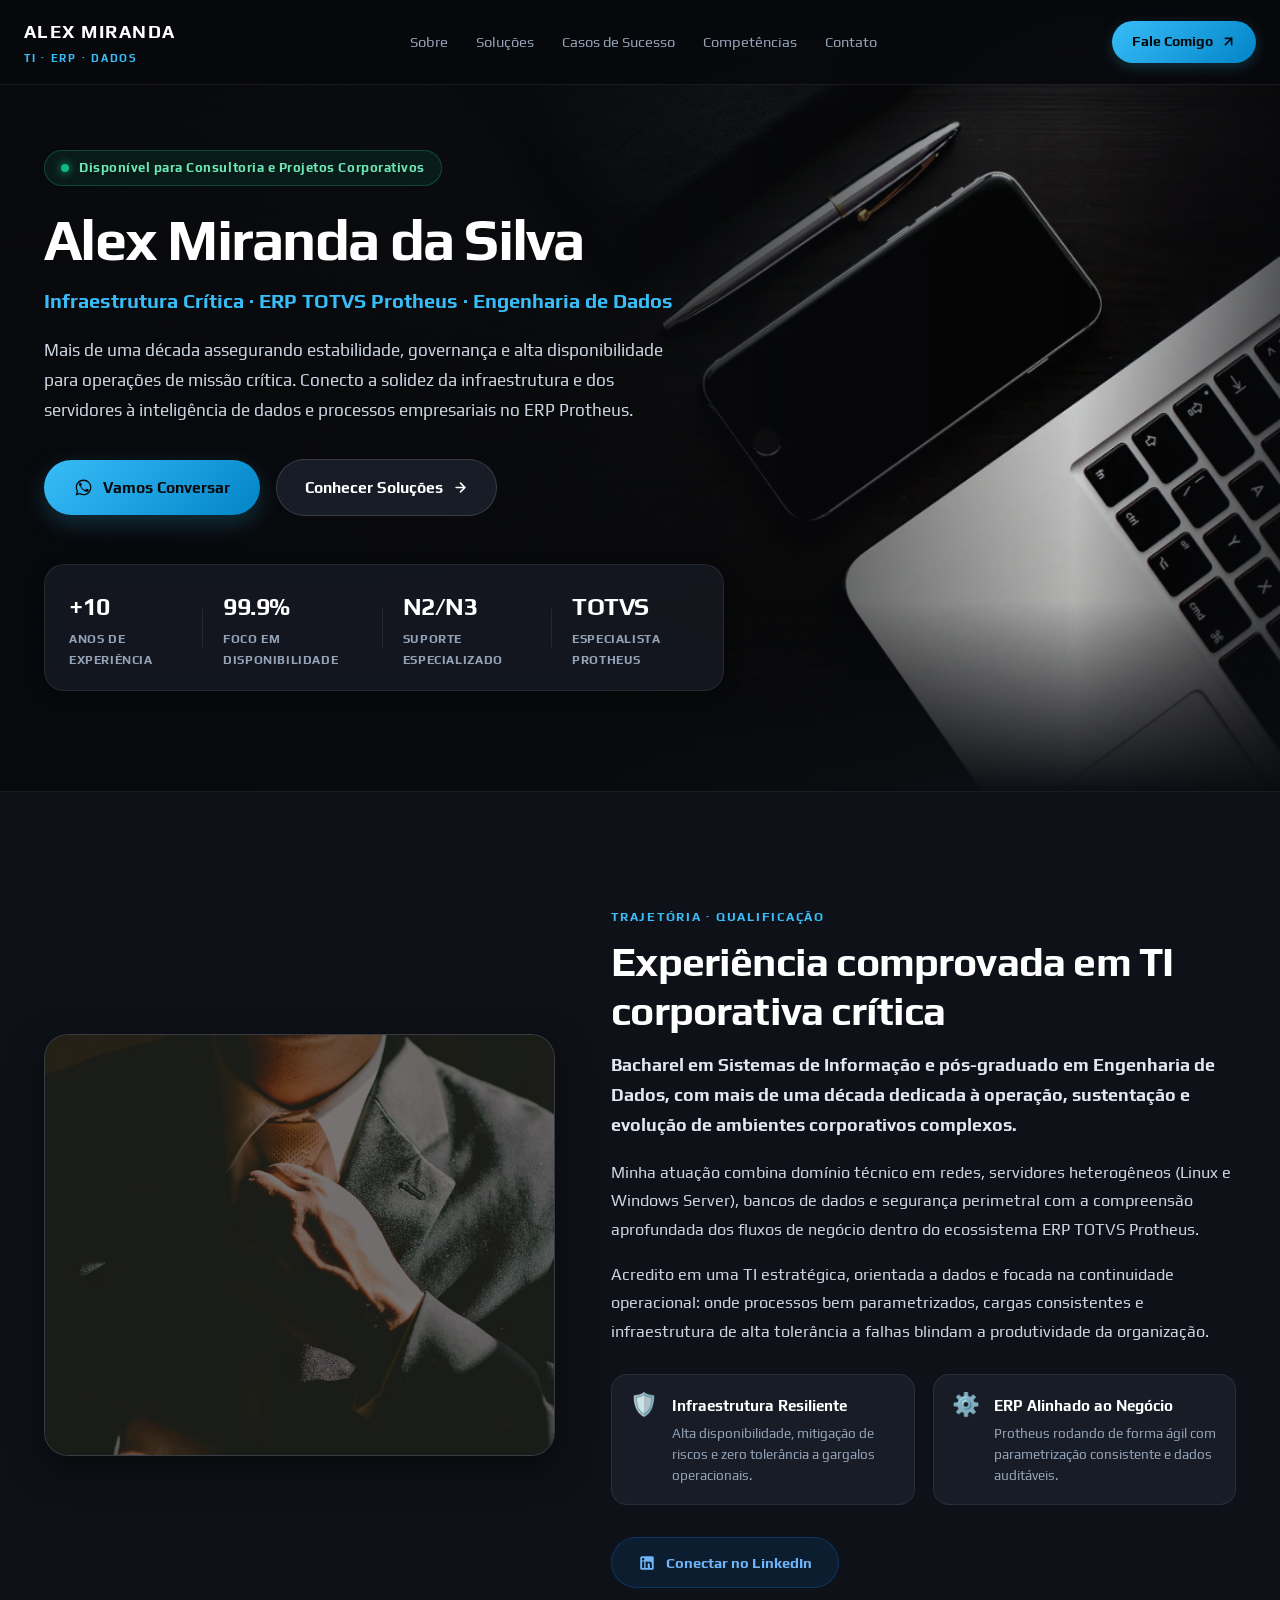
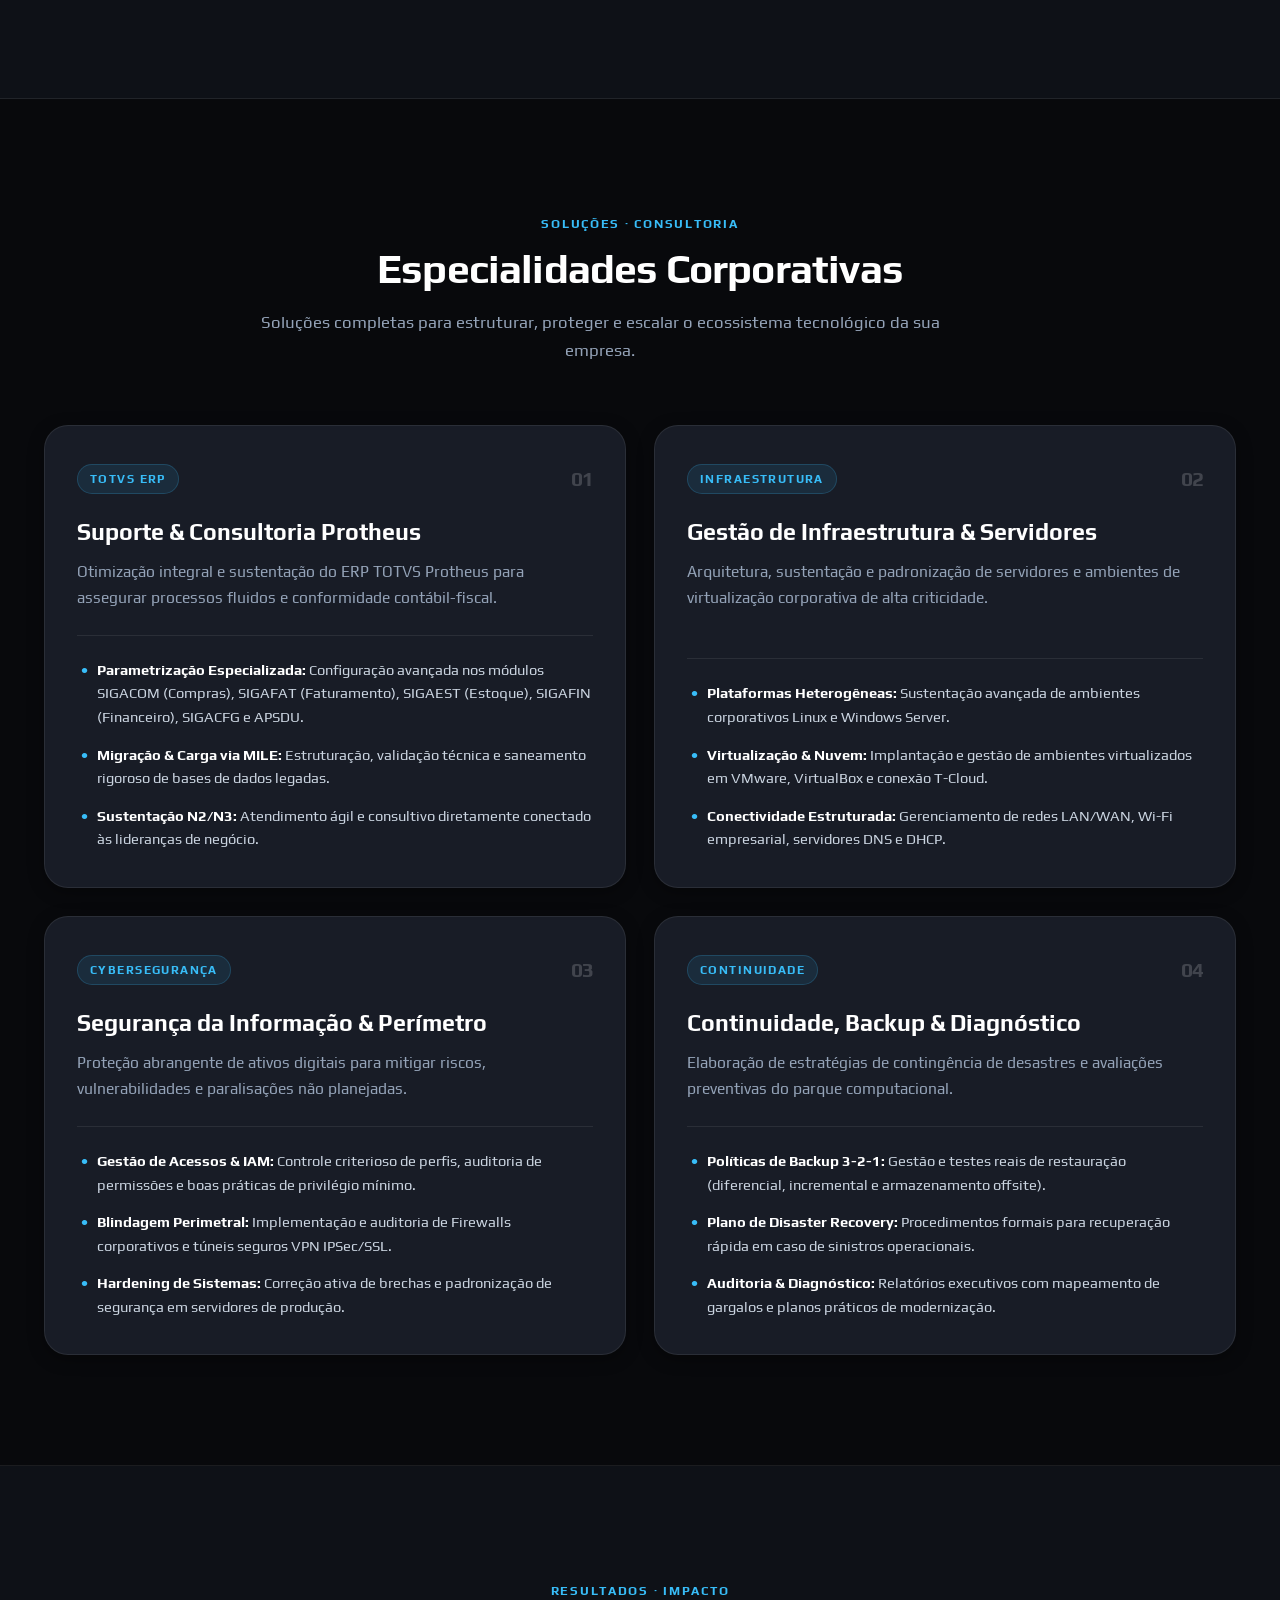
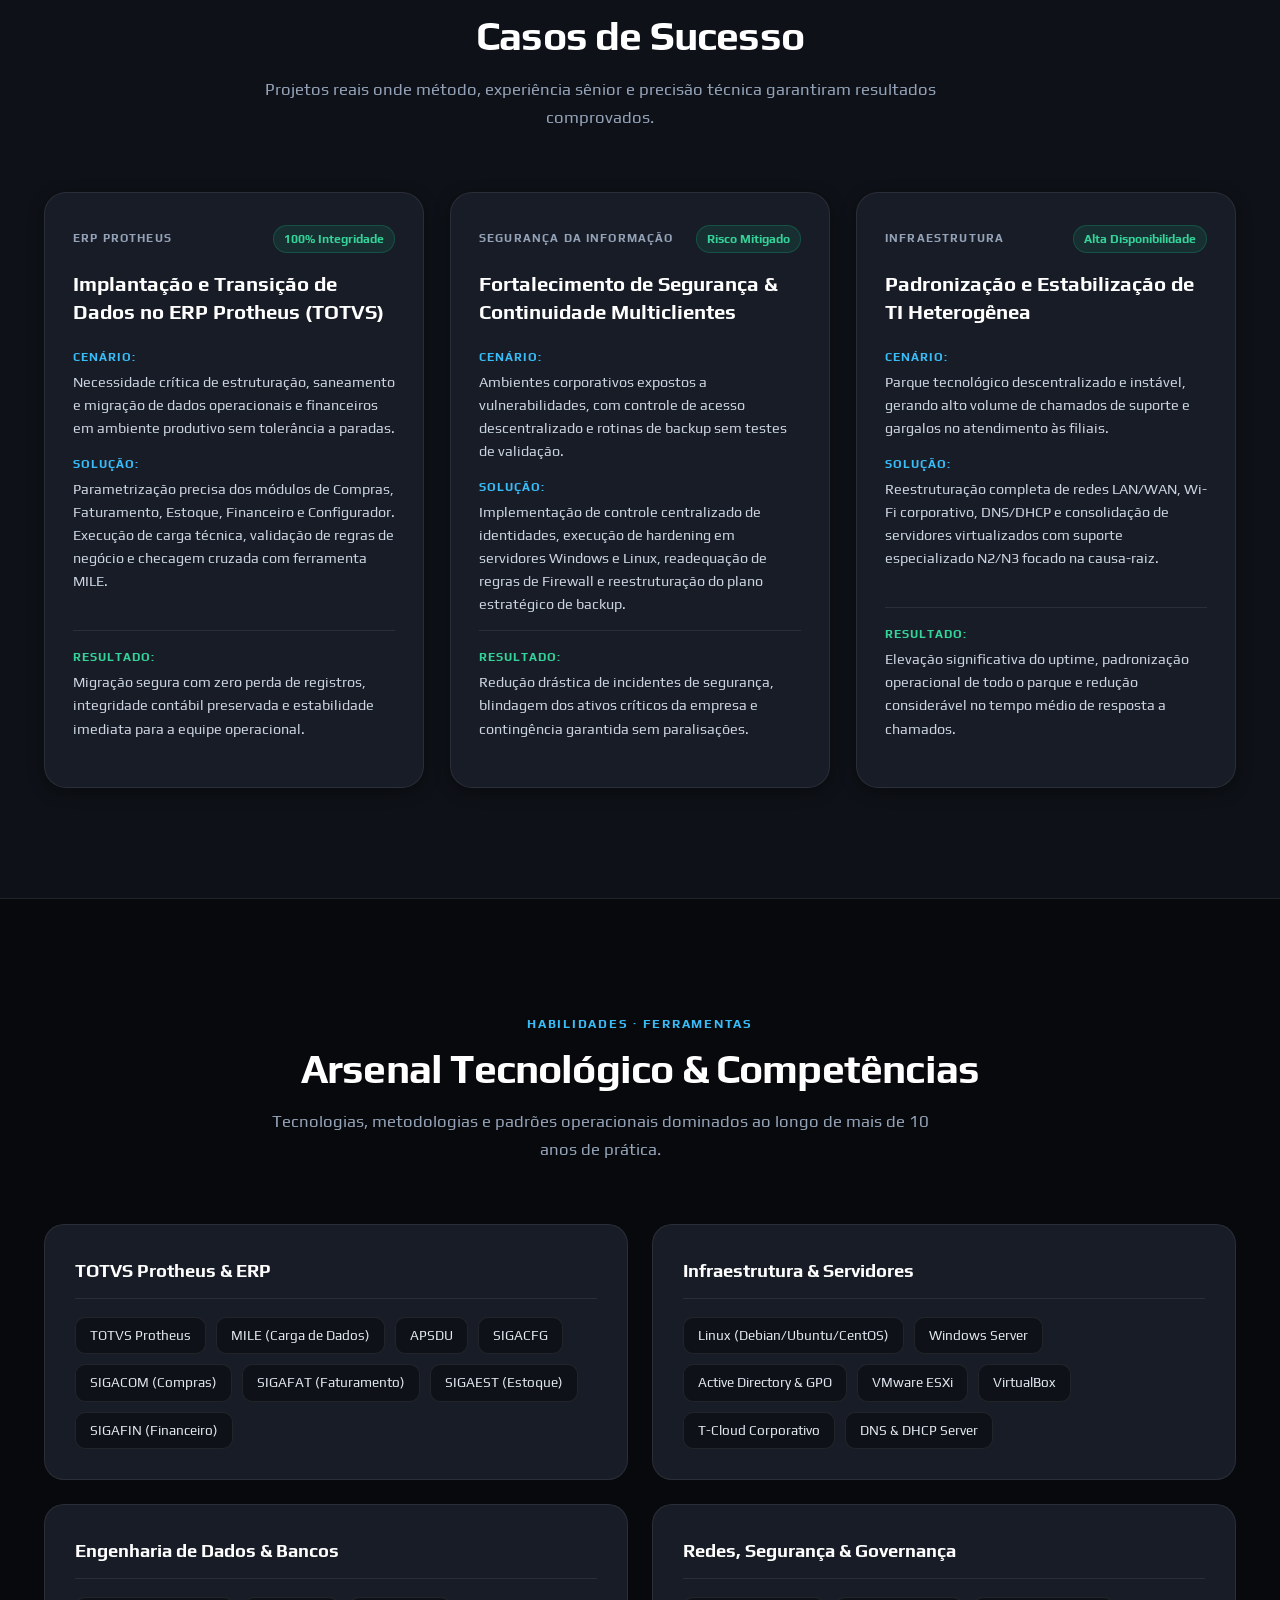
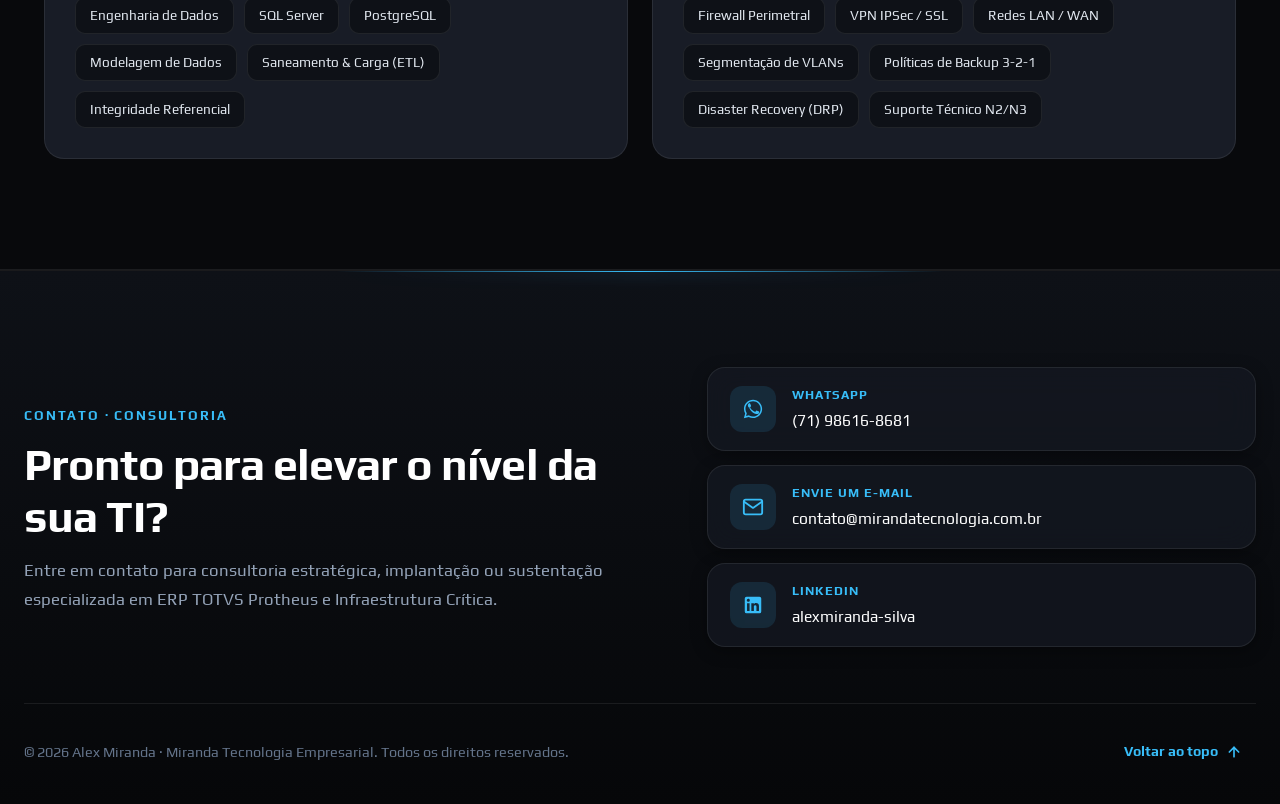
==== commit eeba7655: "🎨 Palette: add skip to content link and focus rings Co-authored-by: amsbogea <32579231+amsbogea@user" ====
--- a/index.html
+++ b/index.html
@@ -17,8 +17,9 @@
 </head>
 
 <body>
+
   <!-- ♿ Link de Acessibilidade: Pular para o Conteúdo Principal -->
-  <a href="#apresentacao" class="skip-link">Pular para o conteúdo principal</a>
+  <a href="#conteudo-principal" class="skip-link">Pular para o conteúdo principal</a>
 
   <!-- 🧭 Barra de Navegação Executiva Fixa -->
   <header class="header-nav" id="topo">
@@ -46,9 +47,9 @@
     </div>
   </header>
 
-  <main>
+  <main id="conteudo-principal" tabindex="-1">
     <!-- ⚡ Hero Section / Banner de Fundo de Alto Impacto -->
-    <section id="apresentacao" class="hero-section" tabindex="-1">
+    <section id="apresentacao" class="hero-section">
       <div class="hero-container">
         <!-- Conteúdo do Banner -->
         <article class="hero-content">
--- a/static/css/style.css
+++ b/static/css/style.css
@@ -62,7 +62,6 @@
 
 html {
   scroll-behavior: smooth;
-  scroll-padding-top: 80px;
   font-size: 16px;
   background-color: var(--bg-base);
 }
@@ -96,41 +95,31 @@
   background: none;
 }
 
-/* Indicadores de foco visível para acessibilidade e navegação por teclado */
-a:focus-visible,
-button:focus-visible,
-.btn-primary:focus-visible,
-.btn-secondary:focus-visible,
-.nav-link:focus-visible,
-.nav-cta:focus-visible,
-.footer-card:focus-visible,
-.back-to-top:focus-visible {
+/* Acessibilidade: Foco visível para navegação por teclado */
+:focus-visible {
   outline: 2px solid var(--accent-cyan);
   outline-offset: 3px;
 }
 
-/* Link de Acessibilidade (Skip to Content) */
+/* Link para pular navegação direta ao conteúdo principal */
 .skip-link {
   position: absolute;
-  top: 16px;
-  left: 20px;
+  top: -100px;
+  left: 24px;
   z-index: 9999;
   padding: 12px 20px;
-  background-color: var(--accent-cyan);
-  color: var(--bg-base);
-  font-weight: 700;
-  font-size: 0.95rem;
-  border-radius: 8px;
-  box-shadow: 0 4px 16px var(--accent-glow);
-  transform: translateY(-160%);
-  transition: transform var(--transition-fast), outline var(--transition-fast);
-}
-
-.skip-link:focus,
-.skip-link:focus-visible {
-  transform: translateY(0);
-  outline: 3px solid #FFFFFF;
-  outline-offset: 2px;
+  background: var(--bg-surface-elevated);
+  color: var(--text-primary);
+  border: 1px solid var(--accent-cyan);
+  border-radius: 6px;
+  font-weight: 700;
+  font-size: 0.9rem;
+  box-shadow: var(--shadow-md), var(--shadow-glow);
+  transition: top var(--transition-fast);
+}
+
+.skip-link:focus {
+  top: 20px;
 }
 
 /* ==========================================================================
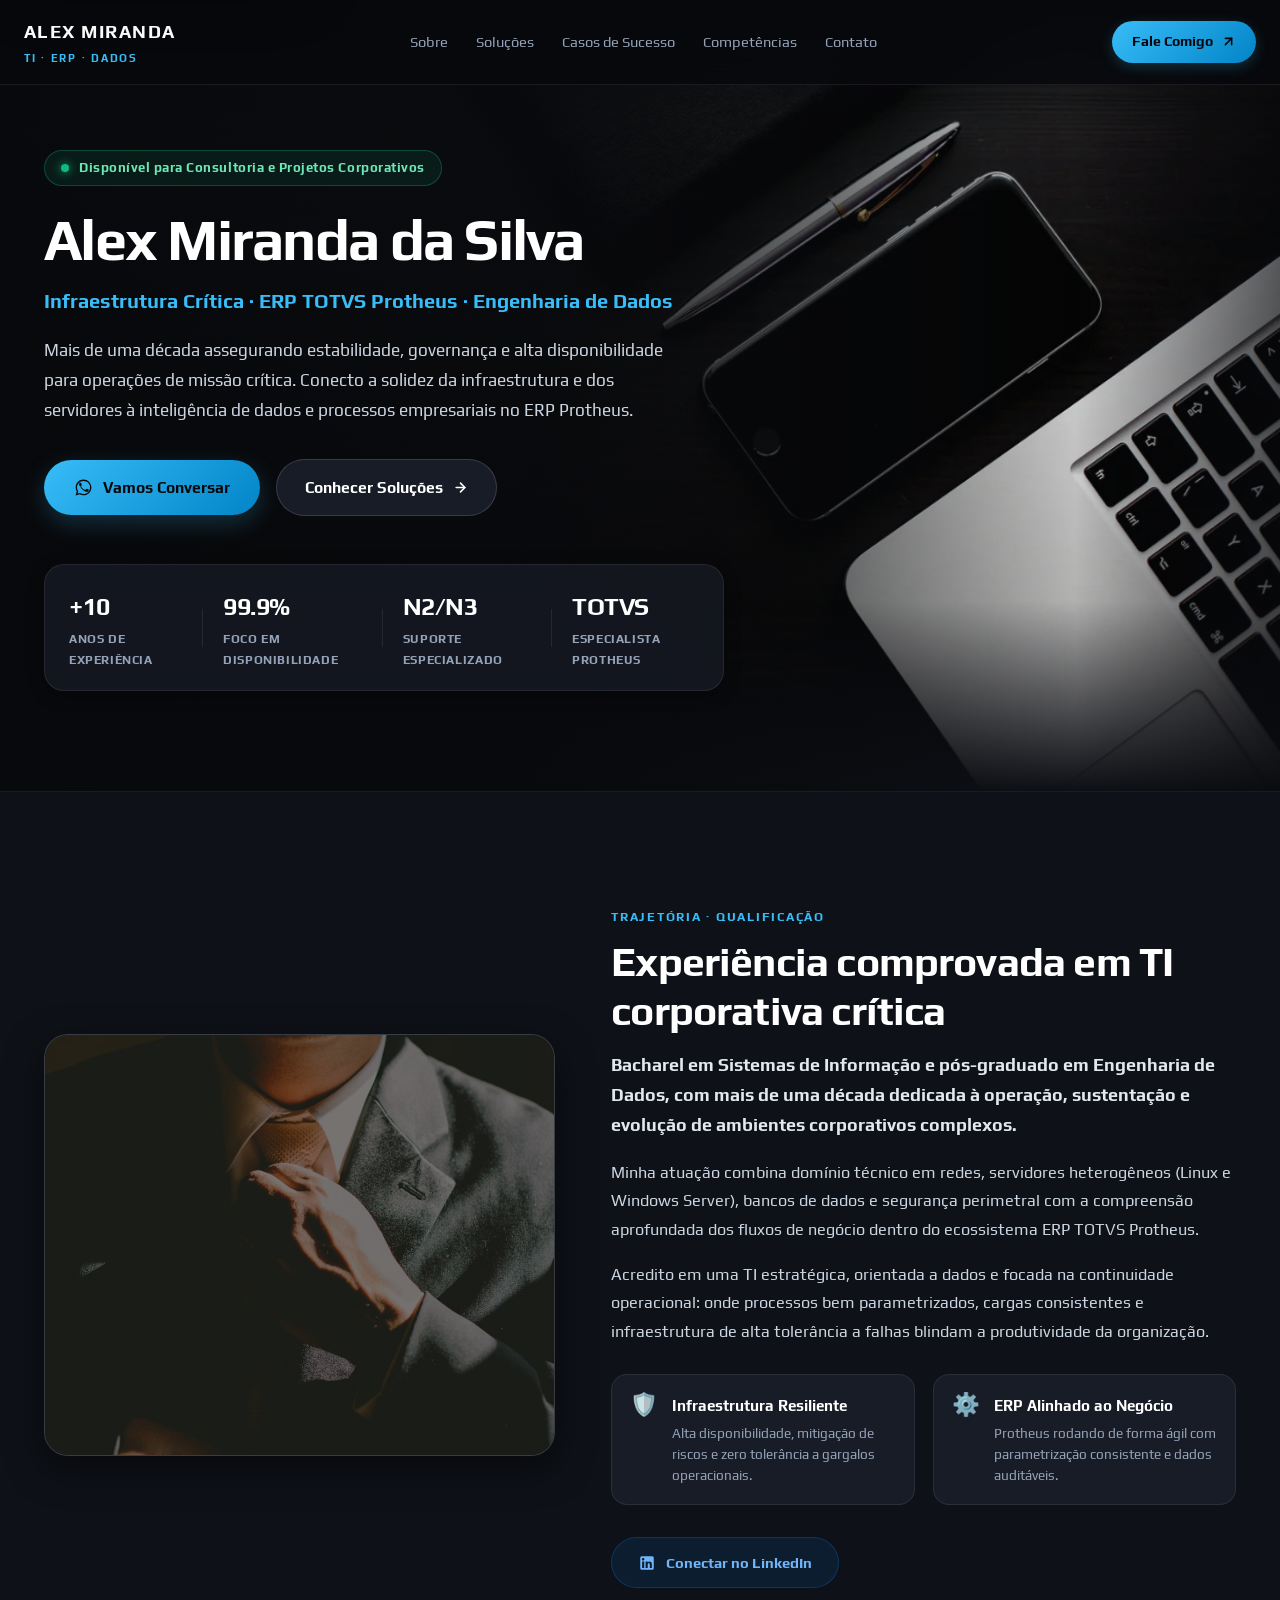
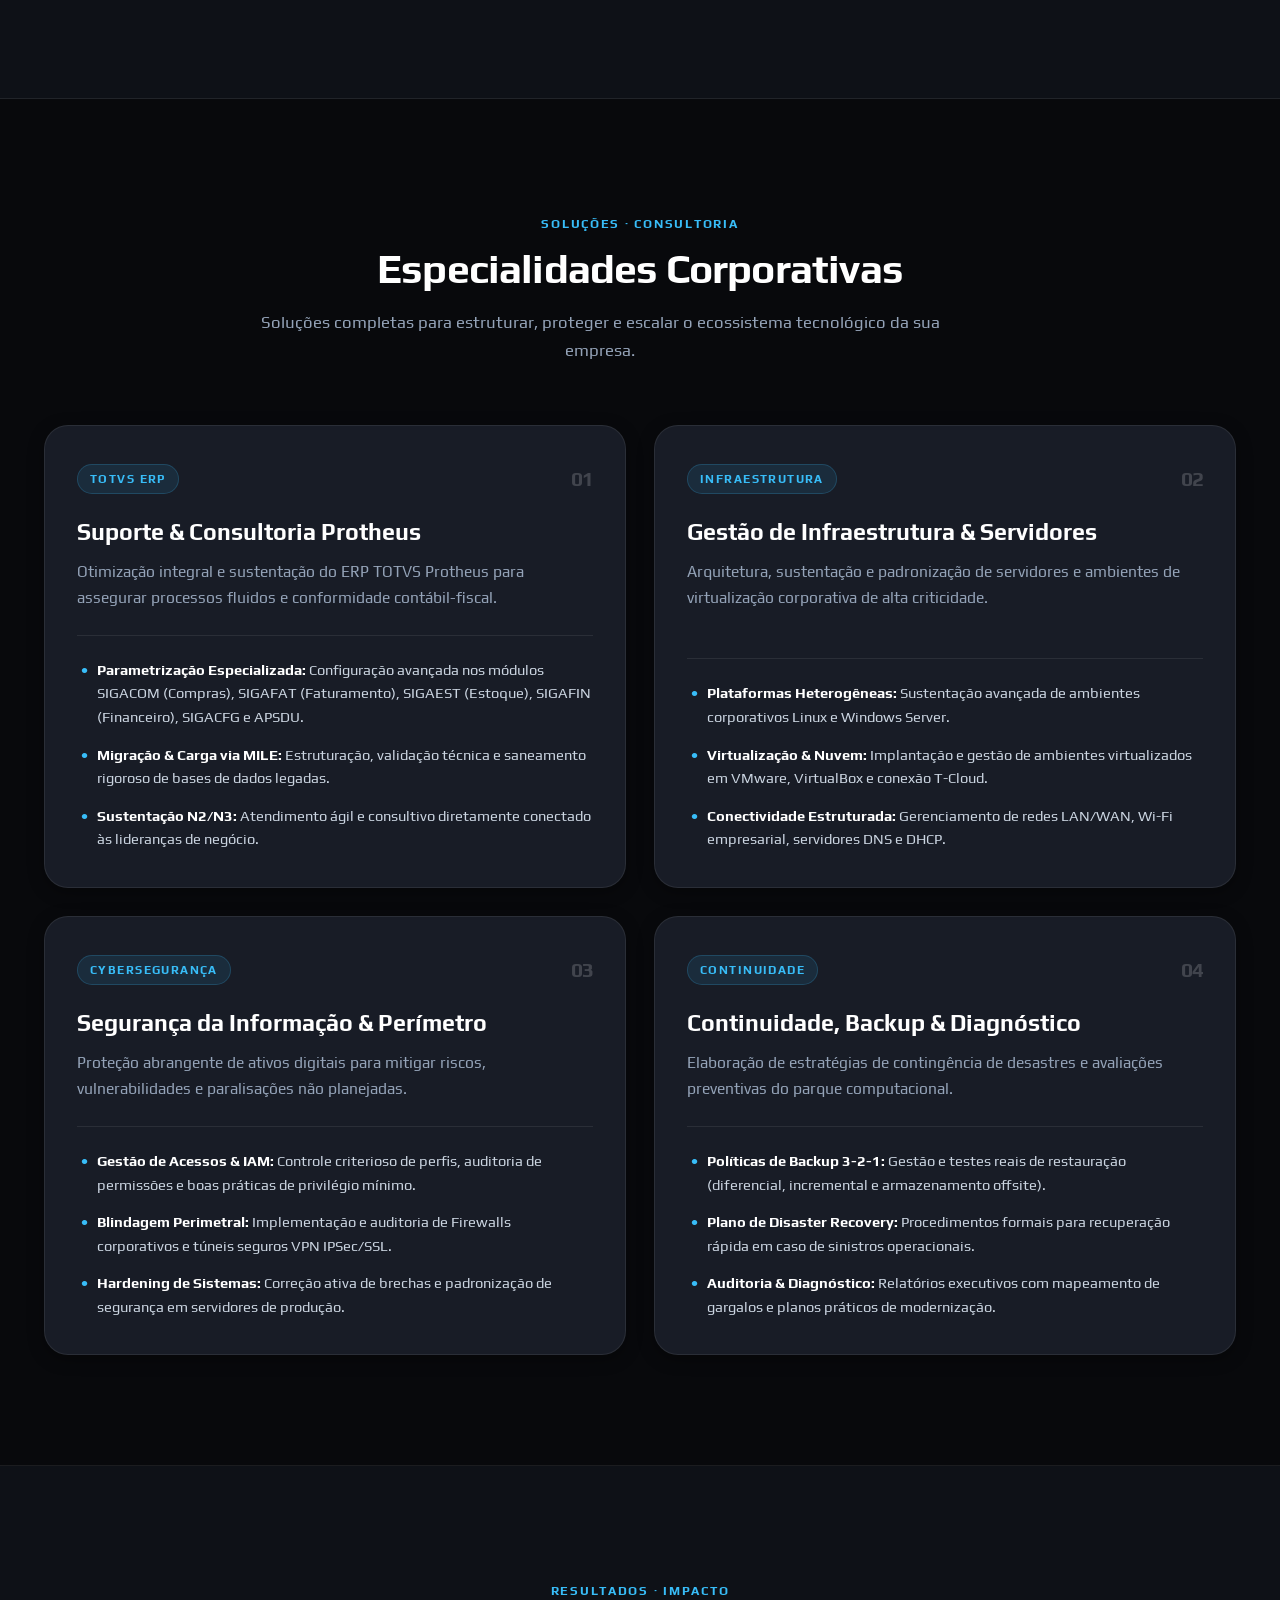
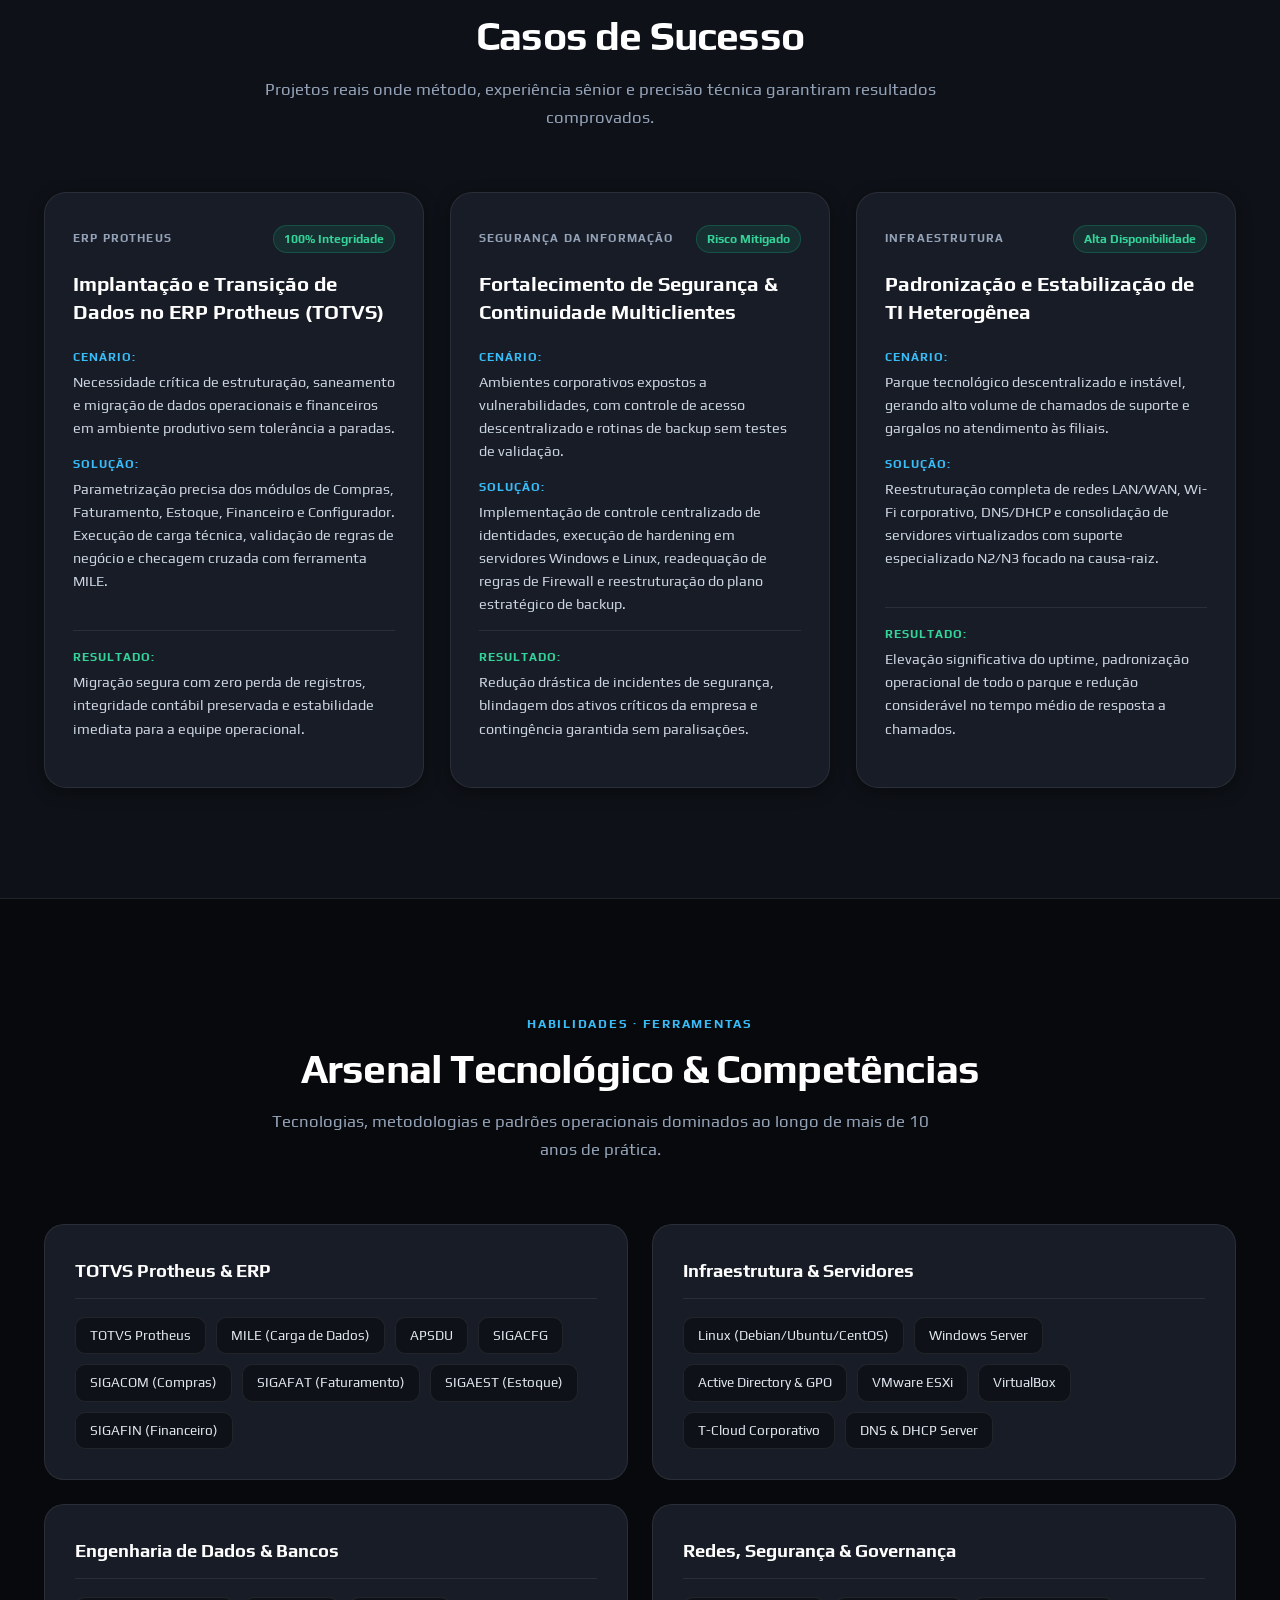
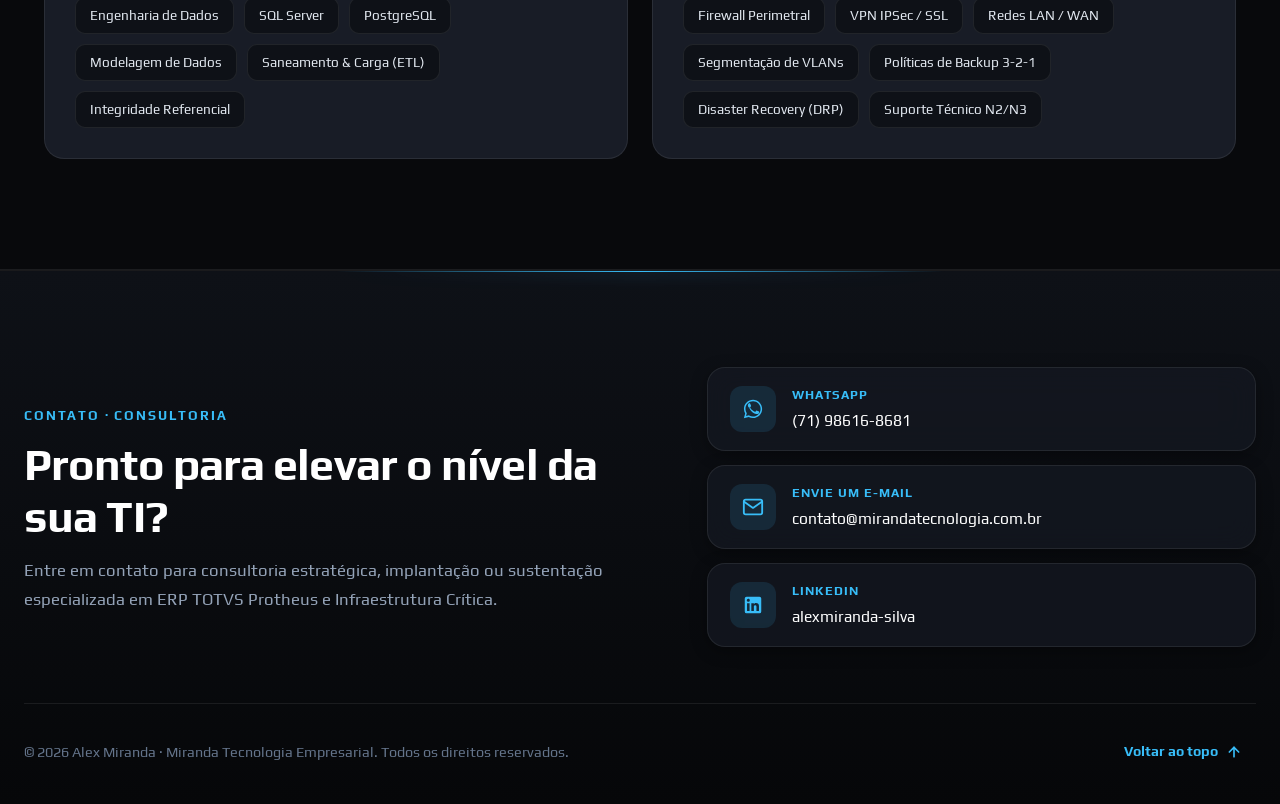
==== commit 8b44294e: "🎨 Palette: Add skip link and keyboard focus styles - Add accessible skip-to-content link ('Pular par" ====
--- a/index.html
+++ b/index.html
@@ -18,7 +18,7 @@
 
 <body>
 
-  <!-- ♿ Link de Acessibilidade: Pular para o Conteúdo Principal -->
+  <!-- ♿ Link de Acessibilidade / Pular para o Conteúdo Principal -->
   <a href="#conteudo-principal" class="skip-link">Pular para o conteúdo principal</a>
 
   <!-- 🧭 Barra de Navegação Executiva Fixa -->
--- a/static/css/style.css
+++ b/static/css/style.css
@@ -95,31 +95,38 @@
   background: none;
 }
 
-/* Acessibilidade: Foco visível para navegação por teclado */
 :focus-visible {
   outline: 2px solid var(--accent-cyan);
   outline-offset: 3px;
 }
 
-/* Link para pular navegação direta ao conteúdo principal */
+section[id],
+main[id] {
+  scroll-margin-top: 90px;
+}
+
+/* ♿ Skip to main content link */
 .skip-link {
   position: absolute;
   top: -100px;
   left: 24px;
-  z-index: 9999;
+  z-index: 2000;
   padding: 12px 20px;
-  background: var(--bg-surface-elevated);
-  color: var(--text-primary);
+  background-color: var(--bg-surface-elevated);
+  color: var(--accent-cyan);
   border: 1px solid var(--accent-cyan);
-  border-radius: 6px;
-  font-weight: 700;
-  font-size: 0.9rem;
-  box-shadow: var(--shadow-md), var(--shadow-glow);
+  border-radius: 8px;
+  font-weight: 700;
+  font-size: 0.95rem;
+  box-shadow: var(--shadow-lg), var(--shadow-glow);
+  text-decoration: none;
   transition: top var(--transition-fast);
 }
 
-.skip-link:focus {
-  top: 20px;
+.skip-link:focus,
+.skip-link:focus-visible {
+  top: 16px;
+  color: var(--text-primary);
 }
 
 /* ==========================================================================
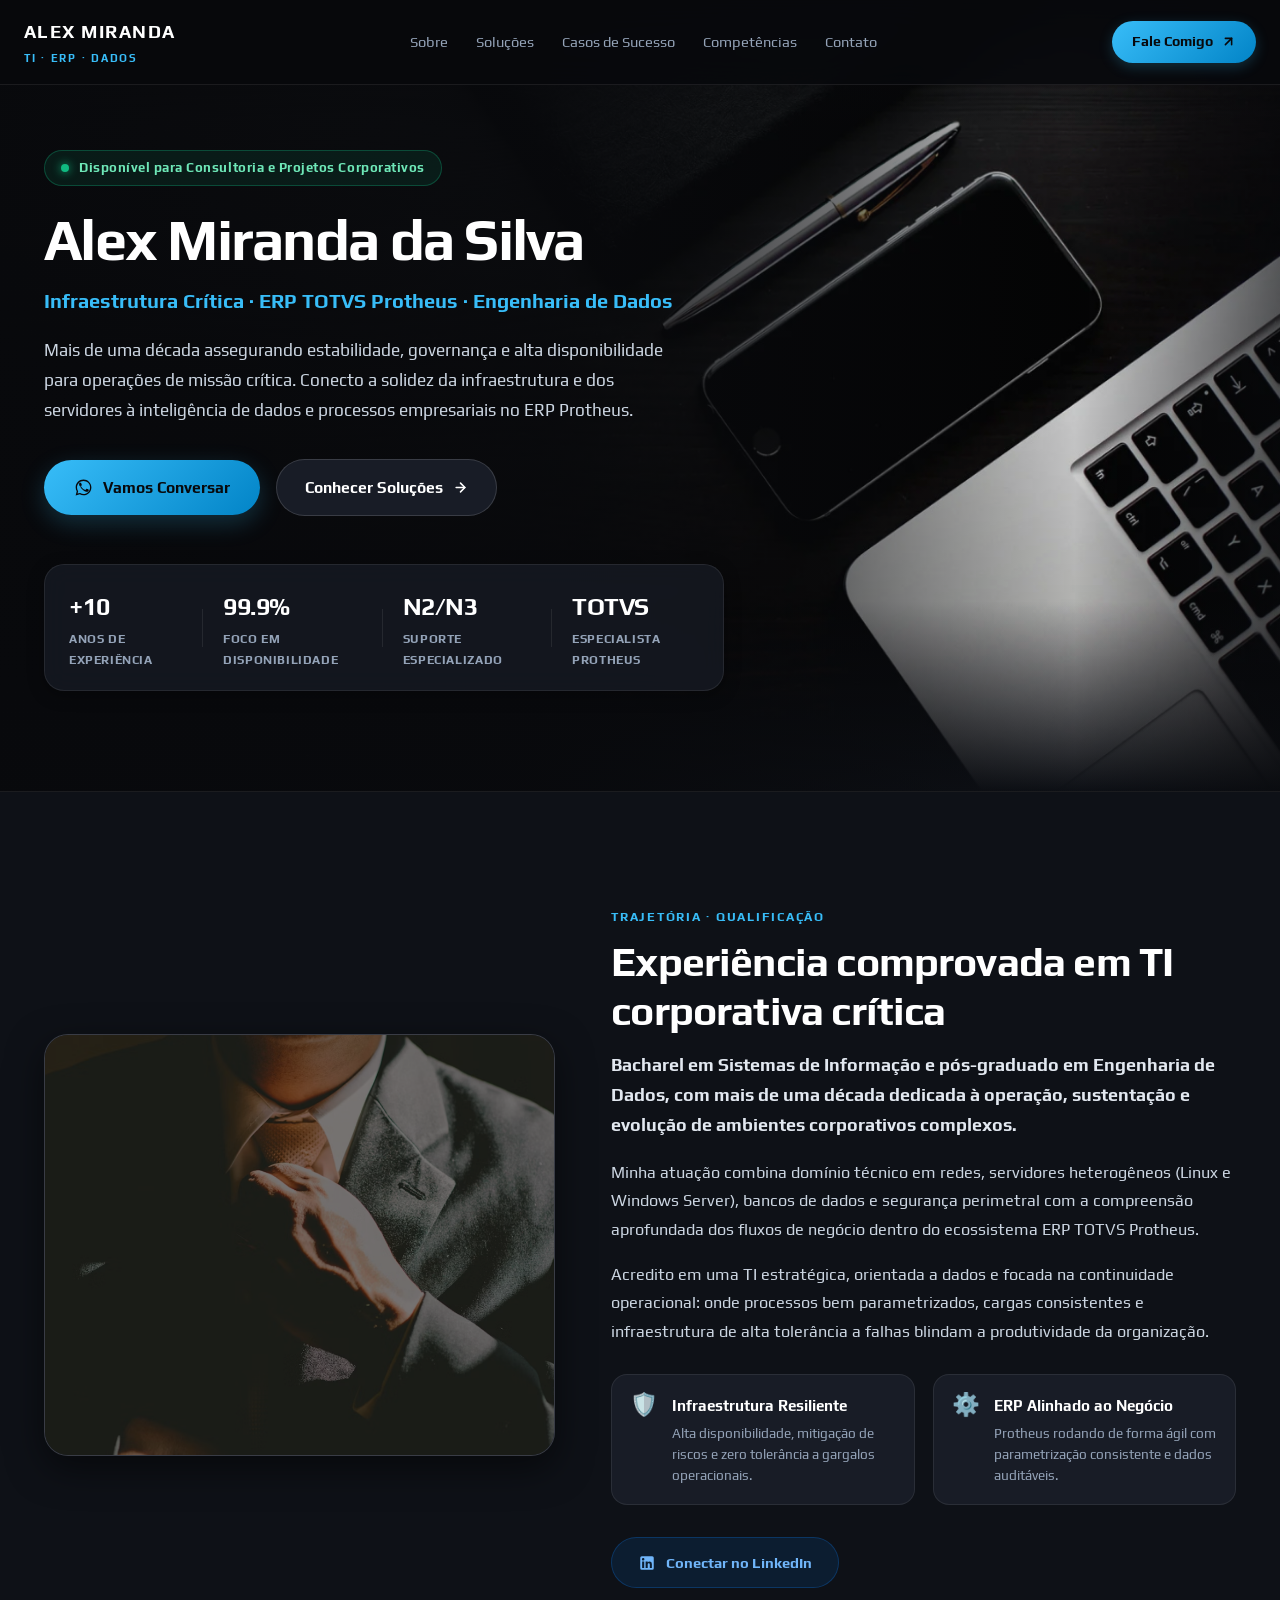
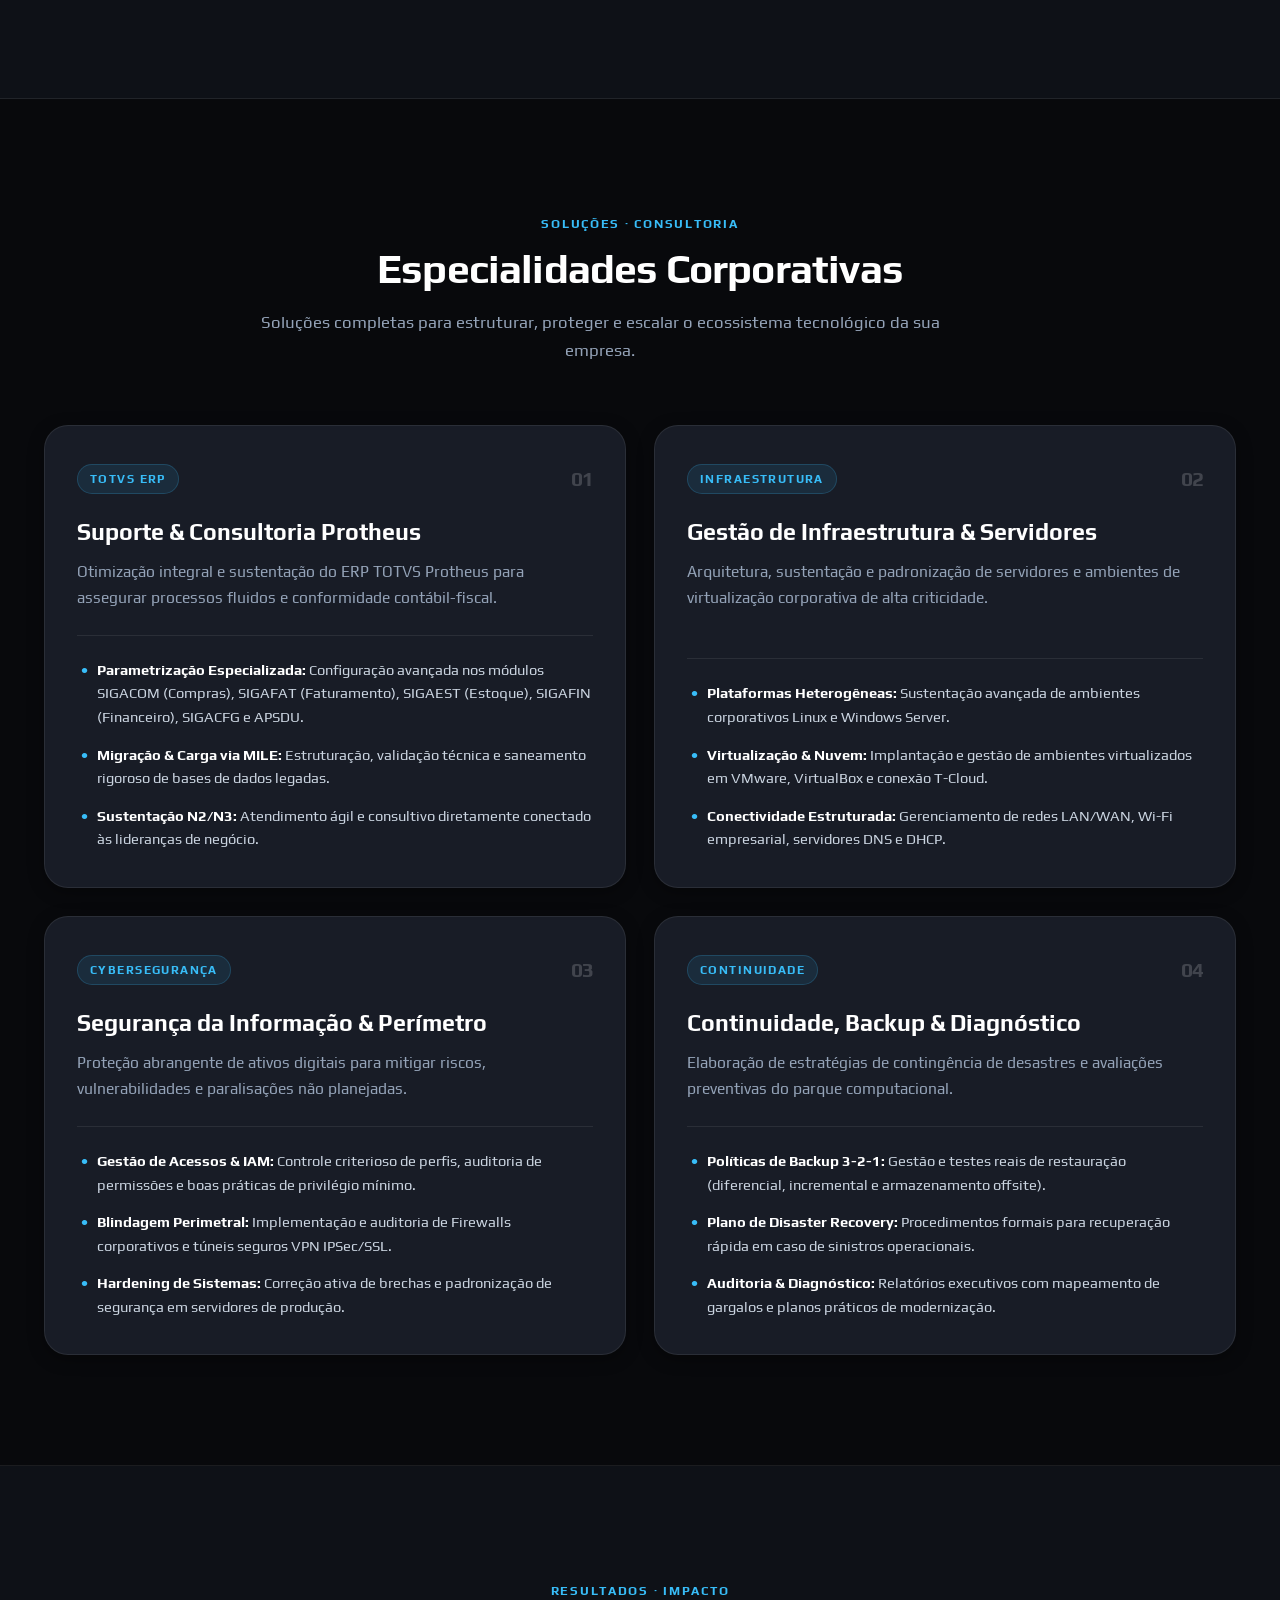
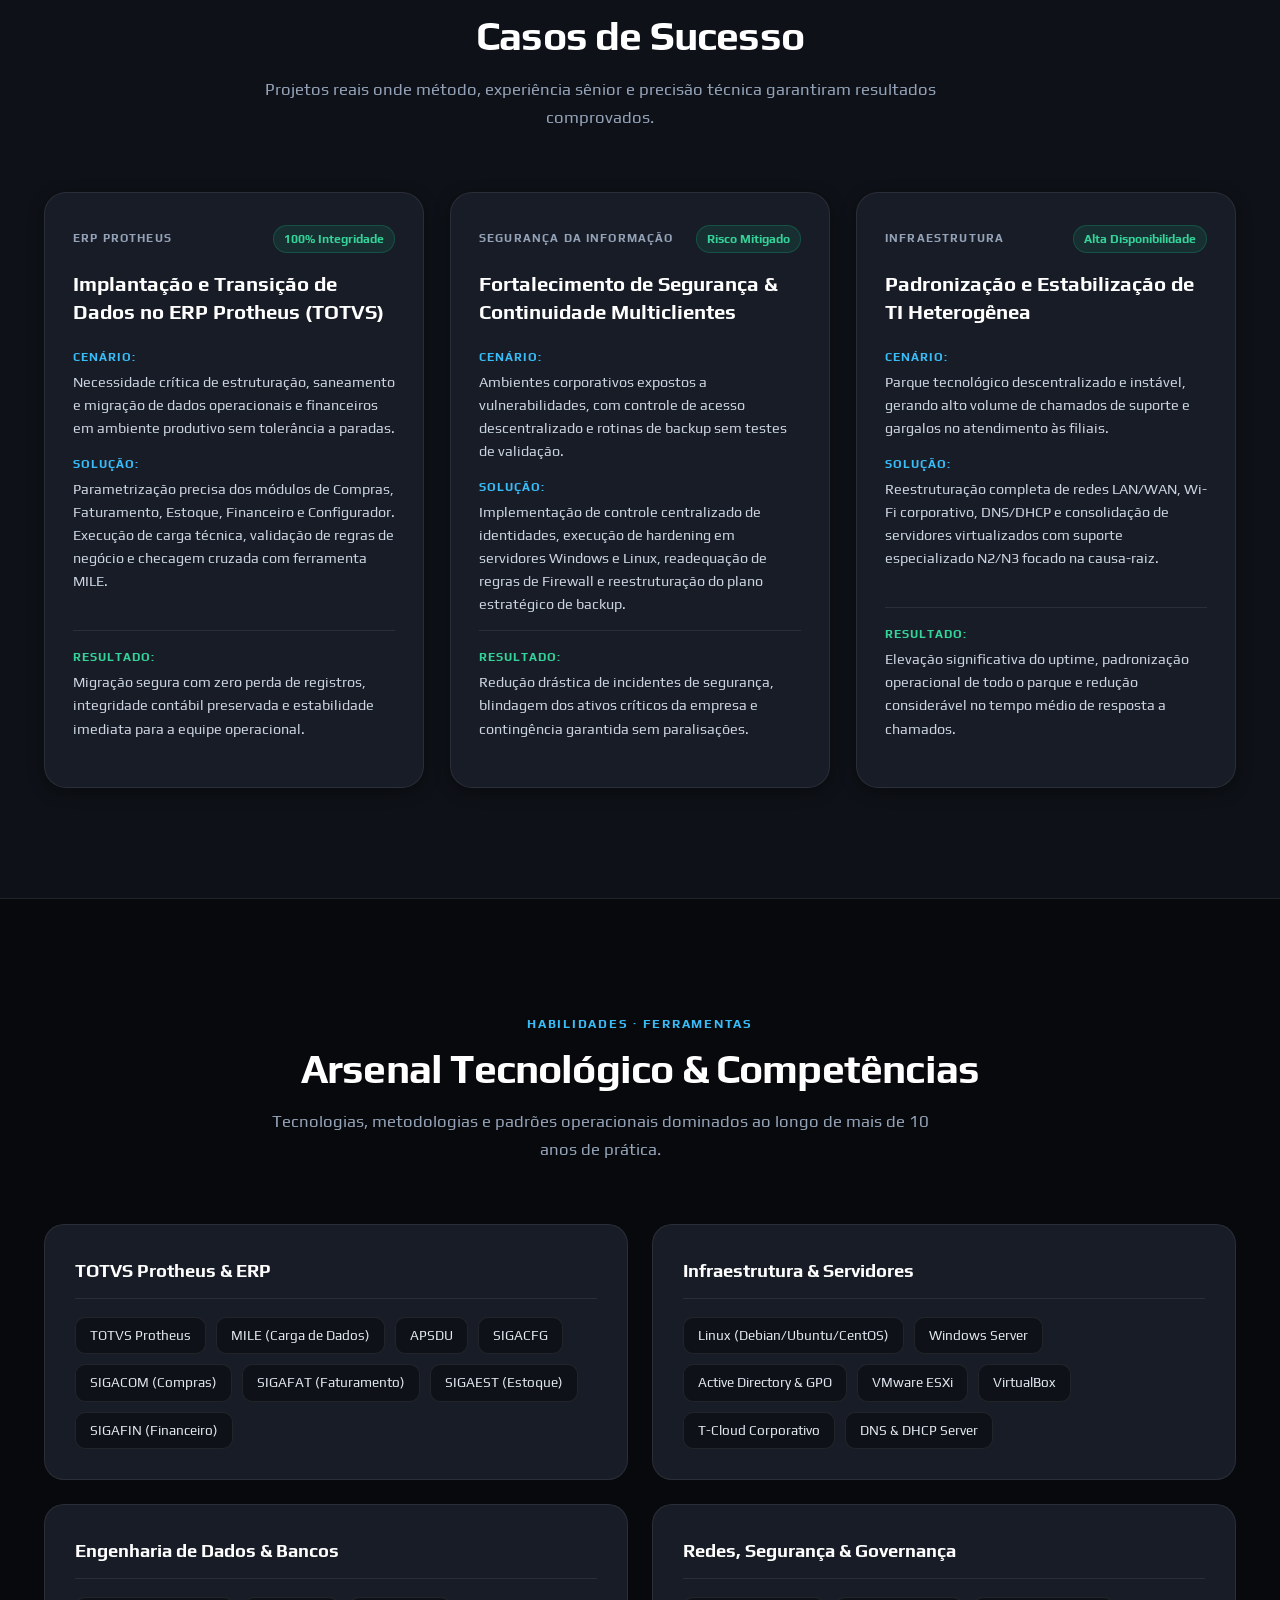
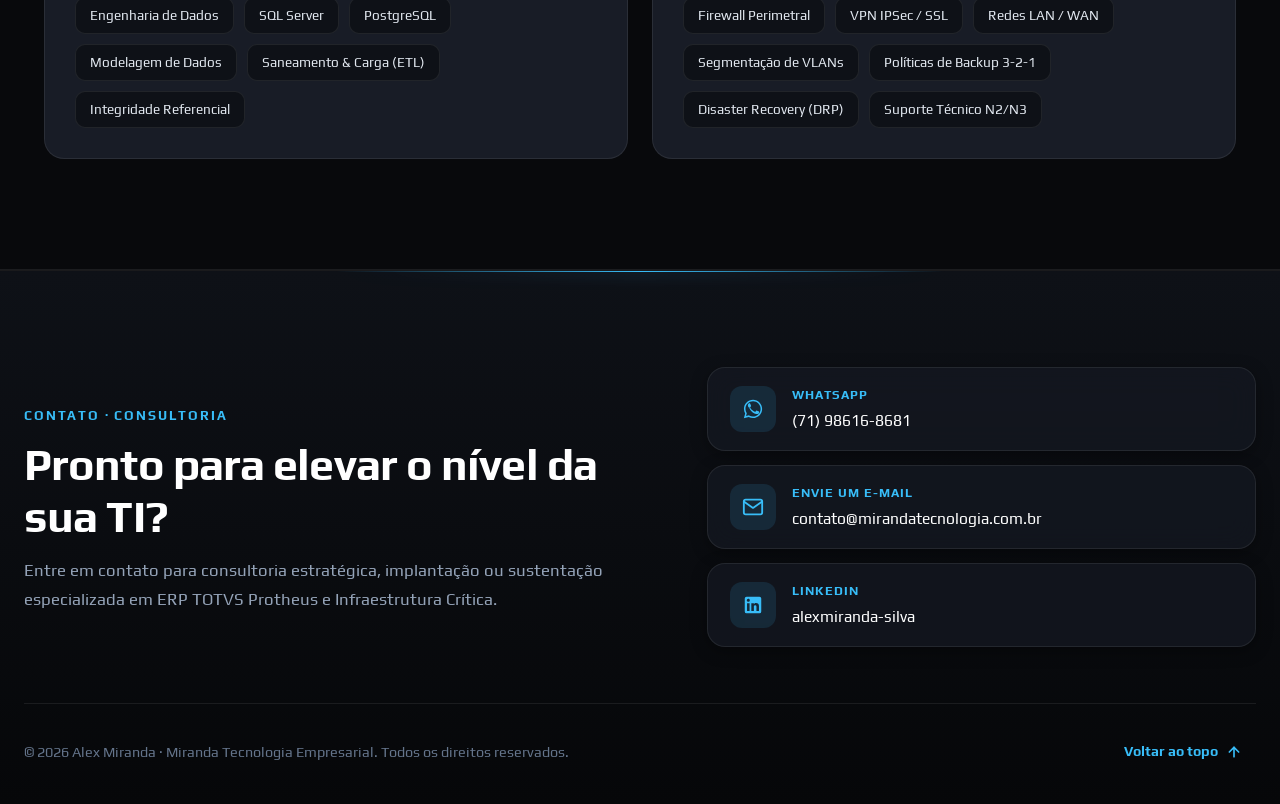
==== commit 16546eaf: "🎨 Palette: Add skip link and focus-visible styling for accessible navigation Co-authored-by: amsboge" ====
--- a/index.html
+++ b/index.html
@@ -18,7 +18,7 @@
 
 <body>
 
-  <!-- ♿ Link de Acessibilidade / Pular para o Conteúdo Principal -->
+  <!-- ♿ Link de Acessibilidade: Pular para o Conteúdo Principal -->
   <a href="#conteudo-principal" class="skip-link">Pular para o conteúdo principal</a>
 
   <!-- 🧭 Barra de Navegação Executiva Fixa -->
--- a/static/css/style.css
+++ b/static/css/style.css
@@ -62,6 +62,7 @@
 
 html {
   scroll-behavior: smooth;
+  scroll-padding-top: 90px;
   font-size: 16px;
   background-color: var(--bg-base);
 }
@@ -76,6 +77,38 @@
   -moz-osx-font-smoothing: grayscale;
 }
 
+/* Link para saltar navegação (Acessibilidade) */
+.skip-link {
+  position: absolute;
+  top: -100px;
+  left: 20px;
+  z-index: 2000;
+  padding: 12px 20px;
+  background: var(--accent-cyan);
+  color: #08090C;
+  font-weight: 700;
+  font-size: 0.95rem;
+  border-radius: 8px;
+  text-decoration: none;
+  box-shadow: 0 4px 20px rgba(0, 0, 0, 0.6), var(--accent-glow);
+  transition: top var(--transition-fast);
+}
+
+.skip-link:focus {
+  top: 16px;
+  outline: 3px solid #FFFFFF;
+  outline-offset: 2px;
+}
+
+:focus-visible {
+  outline: 2px solid var(--accent-cyan);
+  outline-offset: 3px;
+}
+
+main:focus {
+  outline: none;
+}
+
 img {
   display: block;
   max-width: 100%;
@@ -93,40 +126,6 @@
   cursor: pointer;
   border: none;
   background: none;
-}
-
-:focus-visible {
-  outline: 2px solid var(--accent-cyan);
-  outline-offset: 3px;
-}
-
-section[id],
-main[id] {
-  scroll-margin-top: 90px;
-}
-
-/* ♿ Skip to main content link */
-.skip-link {
-  position: absolute;
-  top: -100px;
-  left: 24px;
-  z-index: 2000;
-  padding: 12px 20px;
-  background-color: var(--bg-surface-elevated);
-  color: var(--accent-cyan);
-  border: 1px solid var(--accent-cyan);
-  border-radius: 8px;
-  font-weight: 700;
-  font-size: 0.95rem;
-  box-shadow: var(--shadow-lg), var(--shadow-glow);
-  text-decoration: none;
-  transition: top var(--transition-fast);
-}
-
-.skip-link:focus,
-.skip-link:focus-visible {
-  top: 16px;
-  color: var(--text-primary);
 }
 
 /* ==========================================================================
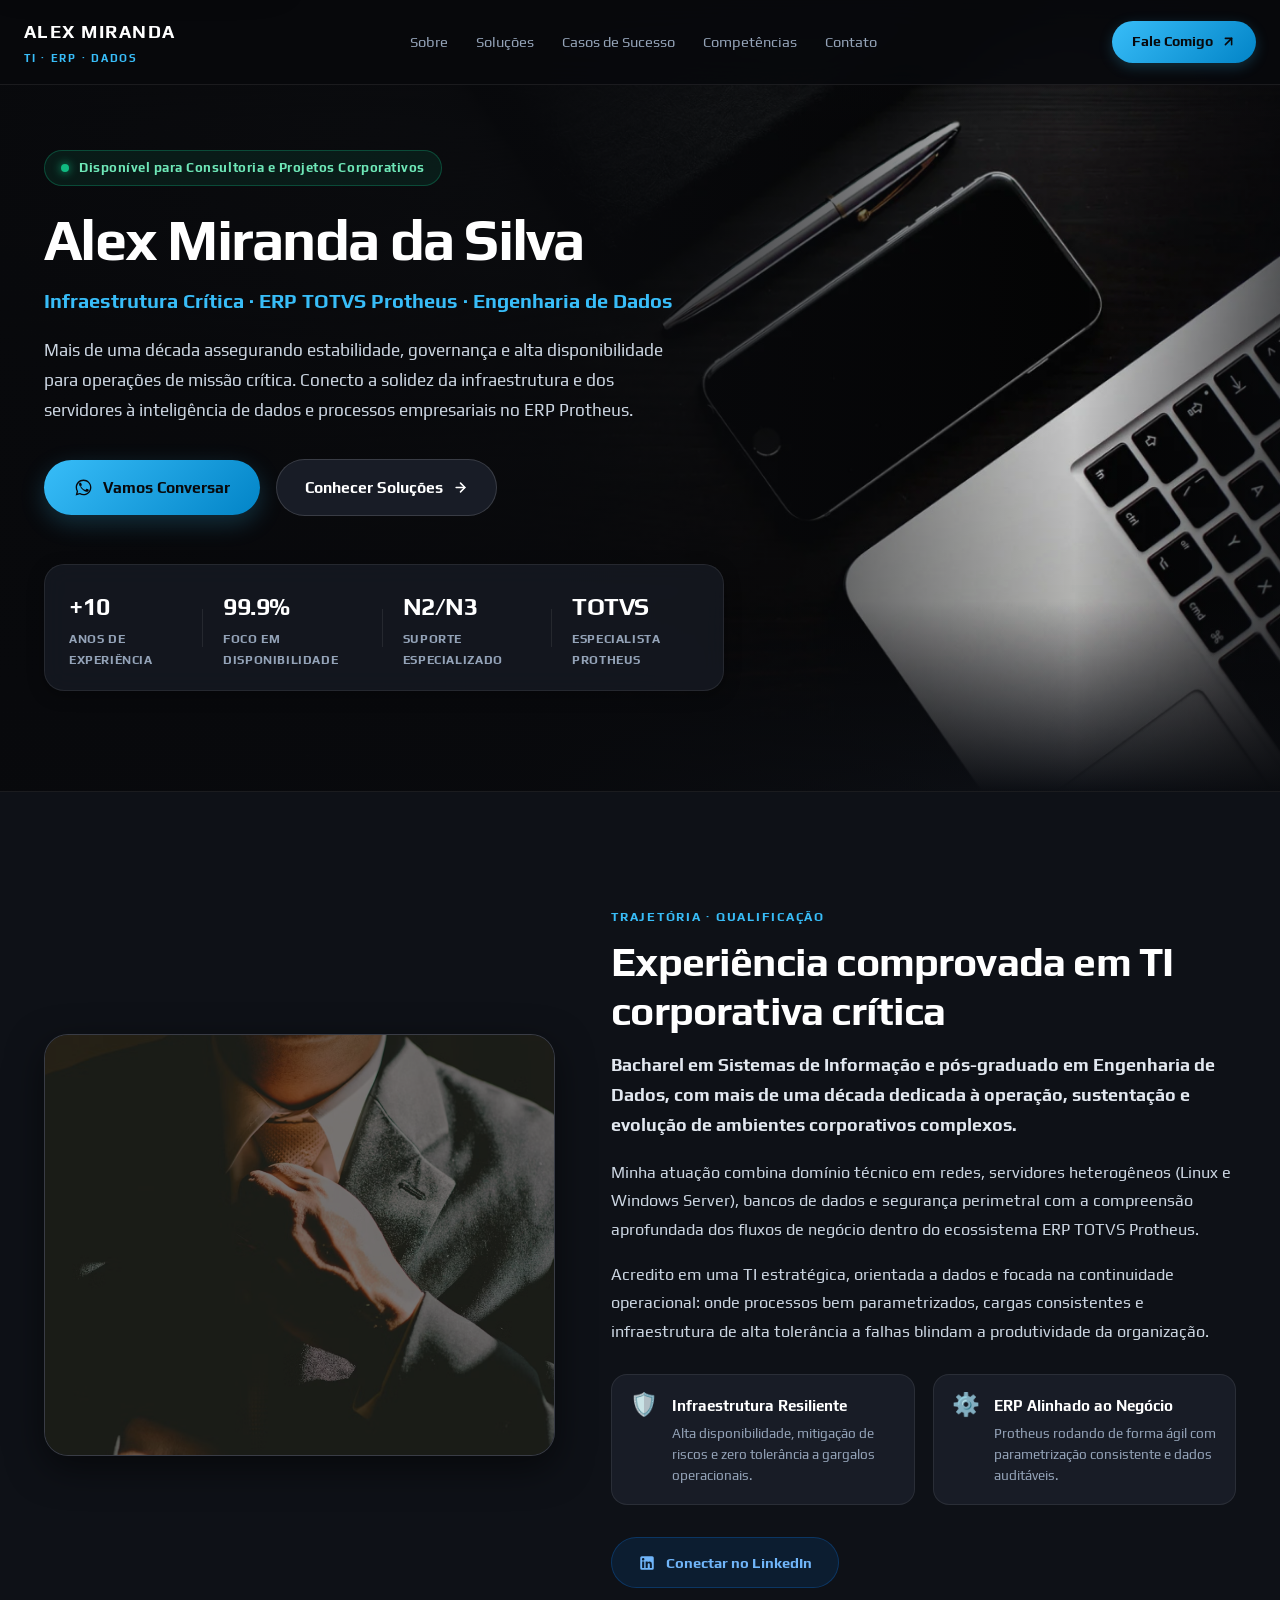
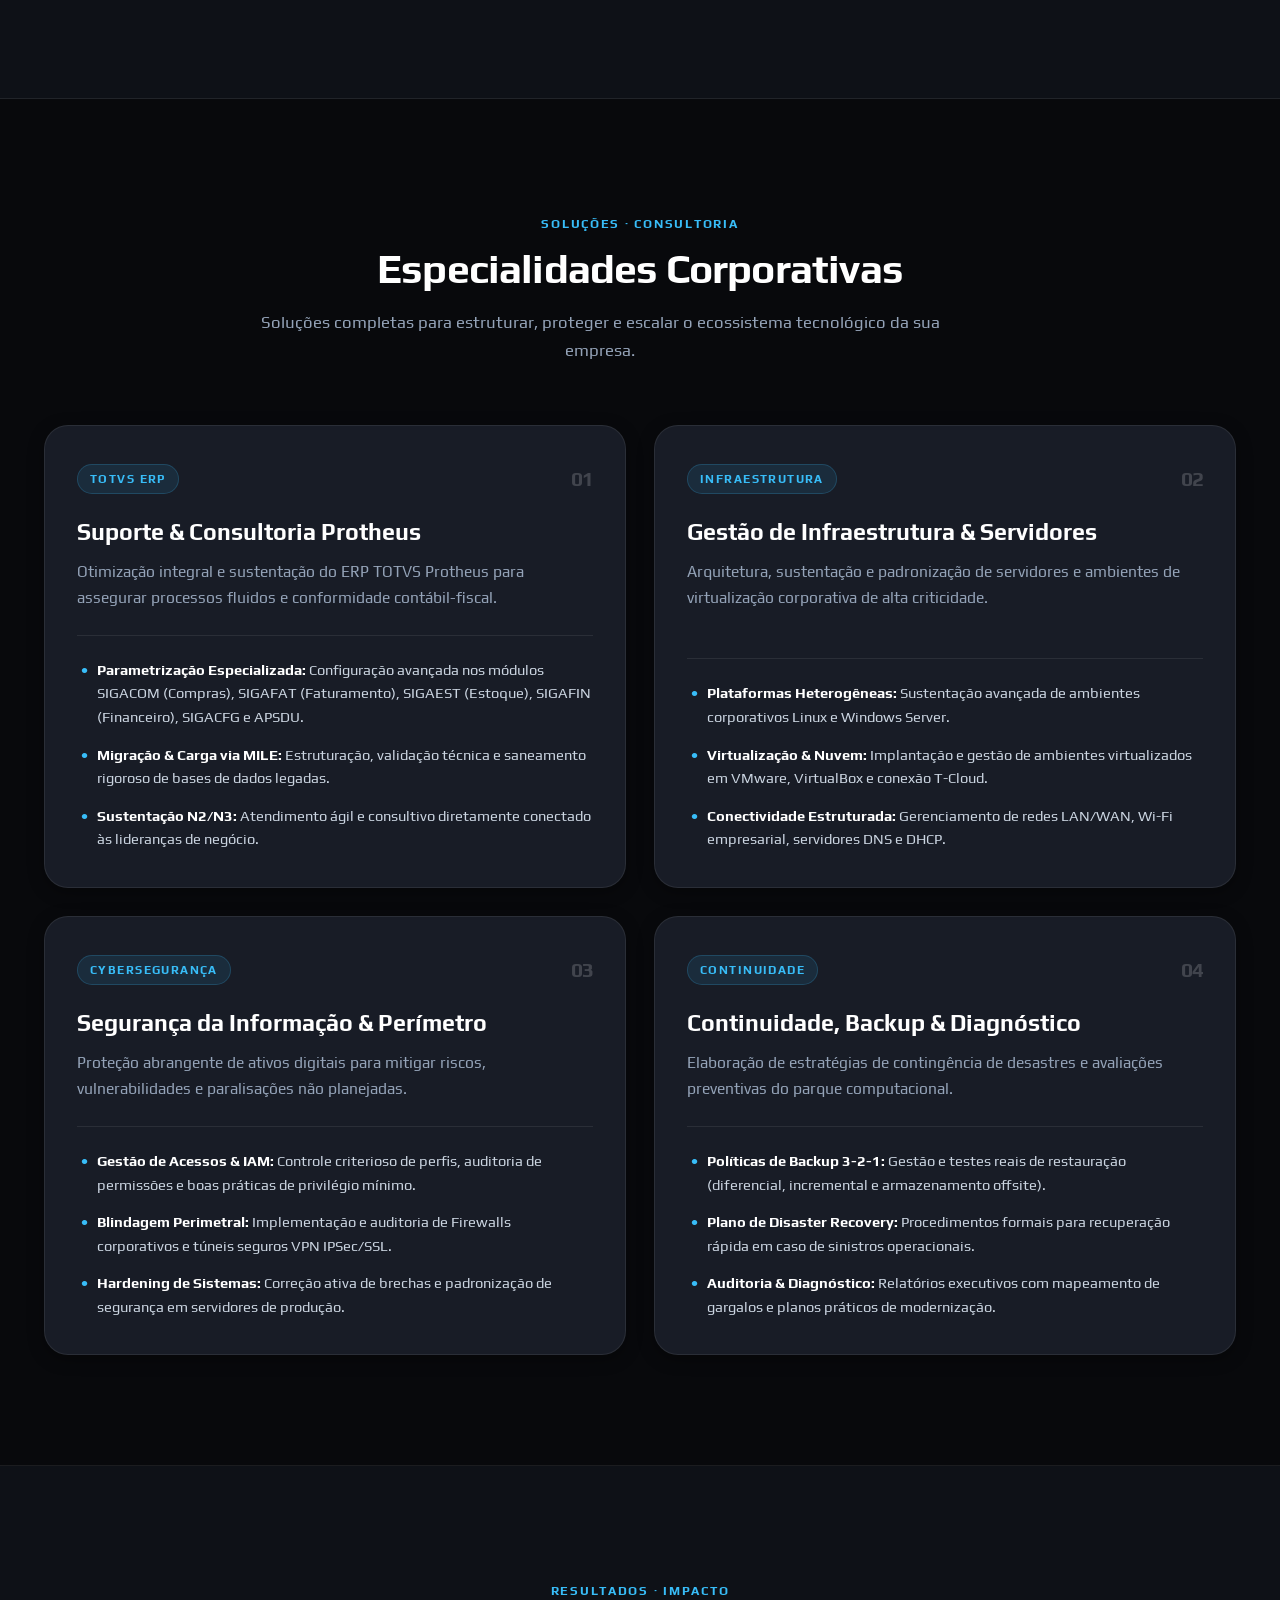
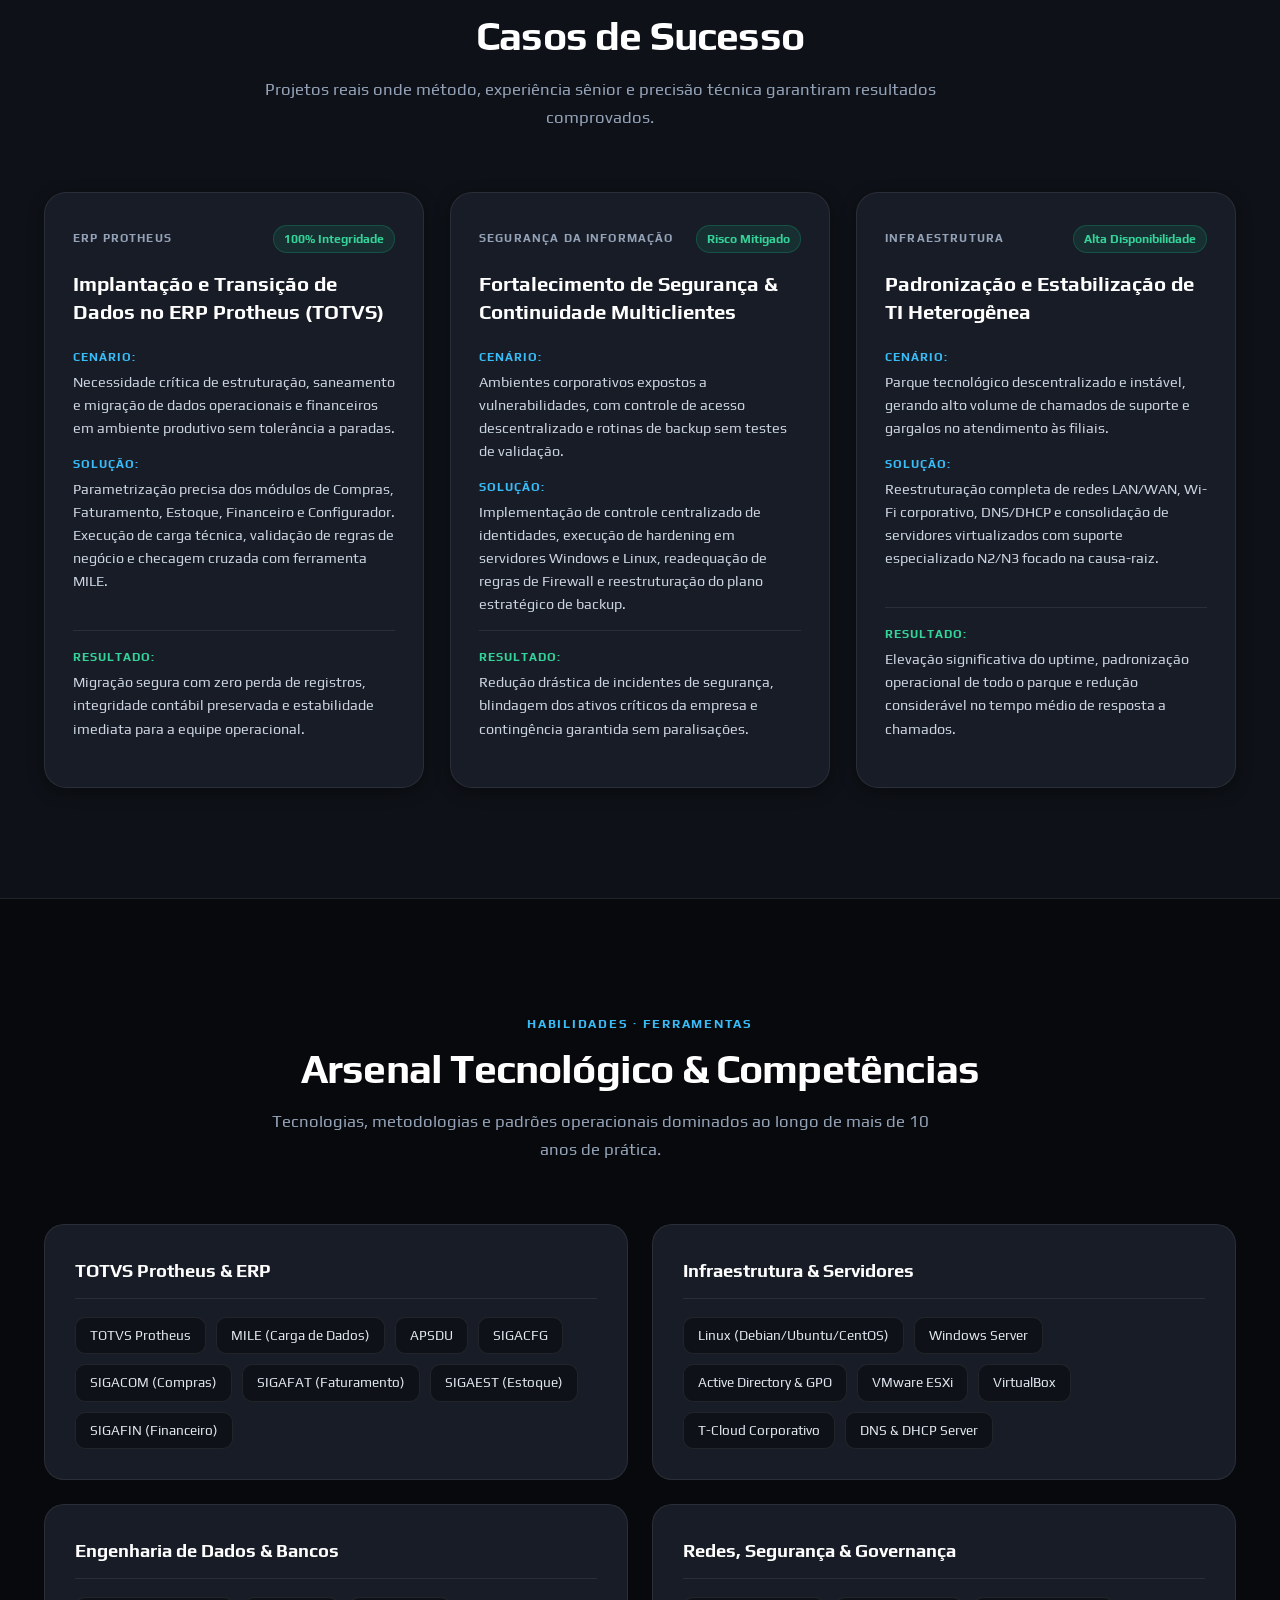
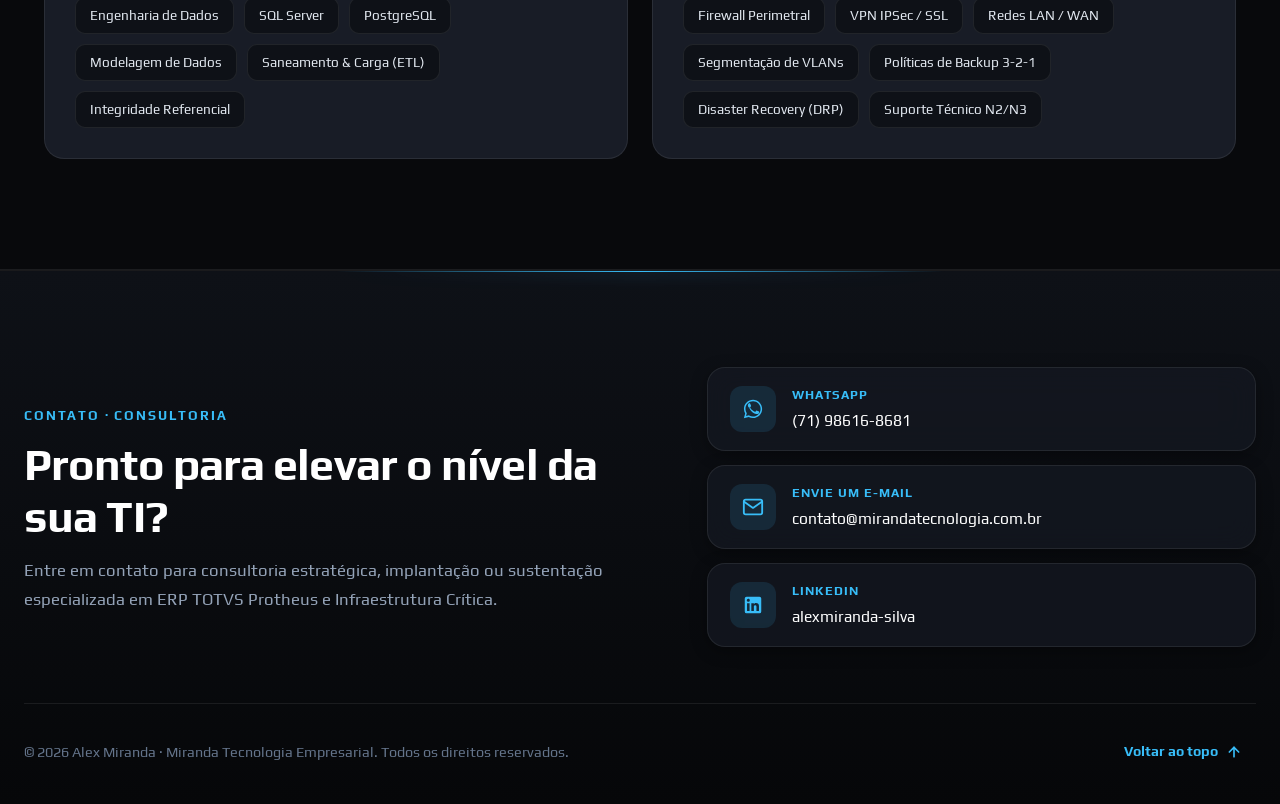
==== commit e49cd61b: "🎨 Palette: Add skip to content link and focus indicators - Add an accessible skip to content link at" ====
--- a/index.html
+++ b/index.html
@@ -17,9 +17,8 @@
 </head>
 
 <body>
-
-  <!-- ♿ Link de Acessibilidade: Pular para o Conteúdo Principal -->
-  <a href="#conteudo-principal" class="skip-link">Pular para o conteúdo principal</a>
+  <!-- Link de Acessibilidade: Pular para o Conteúdo Principal -->
+  <a href="#conteudo-principal" class="skip-to-content">Pular para o conteúdo principal</a>
 
   <!-- 🧭 Barra de Navegação Executiva Fixa -->
   <header class="header-nav" id="topo">
--- a/static/css/style.css
+++ b/static/css/style.css
@@ -62,7 +62,6 @@
 
 html {
   scroll-behavior: smooth;
-  scroll-padding-top: 90px;
   font-size: 16px;
   background-color: var(--bg-base);
 }
@@ -77,38 +76,6 @@
   -moz-osx-font-smoothing: grayscale;
 }
 
-/* Link para saltar navegação (Acessibilidade) */
-.skip-link {
-  position: absolute;
-  top: -100px;
-  left: 20px;
-  z-index: 2000;
-  padding: 12px 20px;
-  background: var(--accent-cyan);
-  color: #08090C;
-  font-weight: 700;
-  font-size: 0.95rem;
-  border-radius: 8px;
-  text-decoration: none;
-  box-shadow: 0 4px 20px rgba(0, 0, 0, 0.6), var(--accent-glow);
-  transition: top var(--transition-fast);
-}
-
-.skip-link:focus {
-  top: 16px;
-  outline: 3px solid #FFFFFF;
-  outline-offset: 2px;
-}
-
-:focus-visible {
-  outline: 2px solid var(--accent-cyan);
-  outline-offset: 3px;
-}
-
-main:focus {
-  outline: none;
-}
-
 img {
   display: block;
   max-width: 100%;
@@ -126,6 +93,32 @@
   cursor: pointer;
   border: none;
   background: none;
+}
+
+:focus-visible {
+  outline: 2px solid var(--accent-cyan);
+  outline-offset: 3px;
+}
+
+.skip-to-content {
+  position: fixed;
+  top: 14px;
+  left: 14px;
+  z-index: 9999;
+  padding: 10px 18px;
+  background: var(--bg-surface-elevated);
+  color: var(--accent-cyan);
+  border: 2px solid var(--accent-cyan);
+  border-radius: 8px;
+  font-weight: 700;
+  font-size: 0.9rem;
+  box-shadow: var(--shadow-md);
+  transform: translateY(-200%);
+  transition: transform var(--transition-fast);
+}
+
+.skip-to-content:focus {
+  transform: translateY(0);
 }
 
 /* ==========================================================================
